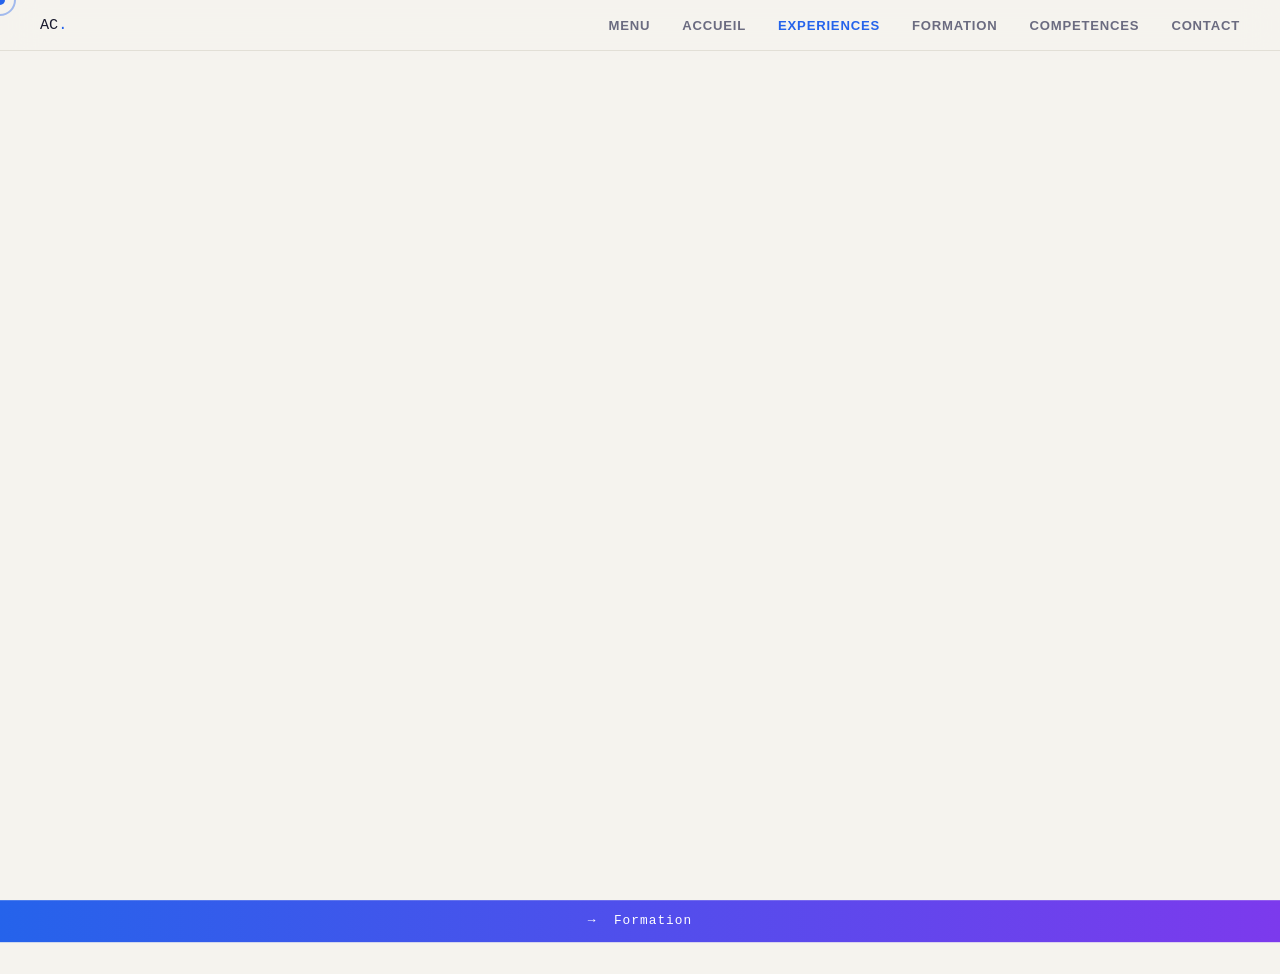
==== accueil.html @ 4da828a2 "Add files via upload" ====
<!DOCTYPE html>
<html lang="fr">
<head>
  <meta charset="UTF-8"/>
  <meta name="viewport" content="width=device-width,initial-scale=1.0"/>
  <title>Alan Cheramy — Accueil</title>
  <link href="https://fonts.googleapis.com/css2?family=DM+Mono:wght@400;500&family=Plus+Jakarta+Sans:wght@400;500;600;700;800&display=swap" rel="stylesheet"/>
  <style>
    :root{--bg:#f5f3ee;--surface:#edeae2;--card:#fff;--blue:#2563eb;--violet:#7c3aed;--orange:#f97316;--green:#059669;--pink:#ec4899;--text:#1a1a2e;--muted:#6b6b80;--border:#e2dfd6;--shadow:0 4px 24px rgba(0,0,0,.07);}
    *,*::before,*::after{box-sizing:border-box;margin:0;padding:0;}
    html{scroll-behavior:smooth;}
    body{background:var(--bg);color:var(--text);font-family:'Plus Jakarta Sans',sans-serif;overflow-x:hidden;cursor:none;}
    .cursor{width:10px;height:10px;background:var(--blue);border-radius:50%;position:fixed;pointer-events:none;z-index:9999;transform:translate(-50%,-50%);transition:width .2s,height .2s,background .2s;}
    .cursor-ring{width:32px;height:32px;border:2px solid var(--blue);border-radius:50%;position:fixed;pointer-events:none;z-index:9998;transform:translate(-50%,-50%);transition:all .15s ease-out;opacity:.4;}
    nav{position:fixed;top:0;left:0;right:0;z-index:100;padding:1rem 2.5rem;display:flex;justify-content:space-between;align-items:center;background:rgba(245,243,238,.92);backdrop-filter:blur(16px);border-bottom:1px solid var(--border);}
    .nav-logo{font-family:'DM Mono',monospace;font-size:.95rem;font-weight:500;color:var(--text);}
    .nav-logo span{color:var(--blue);}
    .nav-links{display:flex;gap:2rem;list-style:none;}
    .nav-links a{font-size:.82rem;font-weight:600;color:var(--muted);text-decoration:none;letter-spacing:.06em;text-transform:uppercase;transition:color .2s;position:relative;}
    .nav-links a::after{content:'';position:absolute;bottom:-4px;left:0;width:0;height:2px;background:var(--blue);transition:width .25s;}
    .nav-links a:hover{color:var(--blue);}
    .nav-links a:hover::after{width:100%;}
    .container{max-width:1080px;margin:0 auto;padding:0 2rem;}
    #hero{min-height:100vh;display:flex;align-items:center;padding-top:80px;}
    .hero-inner{display:grid;grid-template-columns:1fr 1fr;gap:5rem;align-items:center;width:100%;}
    .hero-chip{display:inline-flex;align-items:center;gap:.5rem;background:#dbeafe;color:var(--blue);border:1px solid #bfdbfe;padding:.35rem .9rem;font-family:'DM Mono',monospace;font-size:.72rem;letter-spacing:.1em;text-transform:uppercase;margin-bottom:1.2rem;}
    .hero-chip::before{content:'';width:7px;height:7px;border-radius:50%;background:var(--blue);animation:blink 1.5s infinite;}
    @keyframes blink{0%,100%{opacity:1}50%{opacity:.2}}
    h1{font-size:clamp(3rem,5.5vw,5rem);font-weight:800;line-height:1.02;letter-spacing:-.03em;color:var(--text);}
    h1 em{font-style:normal;background:linear-gradient(120deg,var(--blue),var(--violet));-webkit-background-clip:text;-webkit-text-fill-color:transparent;}
    .hero-sub{margin-top:1.4rem;font-size:1rem;color:var(--muted);line-height:1.8;max-width:420px;}
    .hero-cta{margin-top:2.5rem;display:flex;gap:1rem;flex-wrap:wrap;}
    .btn{display:inline-flex;align-items:center;gap:.5rem;padding:.75rem 1.6rem;font-size:.82rem;font-weight:700;letter-spacing:.06em;text-transform:uppercase;text-decoration:none;border:none;cursor:none;transition:all .25s;font-family:'DM Mono',monospace;}
    .btn-primary{background:var(--blue);color:#fff;}
    .btn-primary:hover{background:var(--violet);transform:translateY(-2px);box-shadow:0 8px 20px rgba(37,99,235,.3);}
    .btn-ghost{background:transparent;color:var(--text);border:1.5px solid var(--border);}
    .btn-ghost:hover{border-color:var(--blue);color:var(--blue);transform:translateY(-2px);}
    .hero-card{background:var(--card);border:1px solid var(--border);box-shadow:var(--shadow);padding:2.5rem;}
    .hero-card-header{display:flex;align-items:center;gap:1.2rem;margin-bottom:2rem;padding-bottom:1.5rem;border-bottom:1px solid var(--border);}
    .avatar{width:72px;height:72px;background:linear-gradient(135deg,var(--blue),var(--violet));border-radius:50%;display:flex;align-items:center;justify-content:center;font-size:1.6rem;font-weight:800;color:#fff;flex-shrink:0;}
    .hero-card-name{font-size:1.2rem;font-weight:800;color:var(--text);}
    .hero-card-role{font-family:'DM Mono',monospace;font-size:.72rem;color:var(--blue);margin-top:.2rem;}
    .hero-card-info{display:flex;flex-direction:column;gap:.7rem;}
    .info-row{display:flex;align-items:center;gap:.75rem;font-size:.85rem;color:var(--muted);}
    .hero-card-tags{margin-top:1.5rem;padding-top:1.5rem;border-top:1px solid var(--border);display:flex;flex-wrap:wrap;gap:.5rem;}
    .chip{font-family:'DM Mono',monospace;font-size:.68rem;padding:.3rem .7rem;background:var(--surface);border:1px solid var(--border);color:var(--text);}
    .chip.b{background:#eff6ff;border-color:#bfdbfe;color:var(--blue);}
    .chip.v{background:#f5f3ff;border-color:#ddd6fe;color:var(--violet);}
    .chip.o{background:#fff7ed;border-color:#fed7aa;color:var(--orange);}
    section{padding:5rem 0;}
    .section-label{font-family:'DM Mono',monospace;font-size:.68rem;color:var(--blue);letter-spacing:.18em;text-transform:uppercase;margin-bottom:.6rem;}
    h2{font-size:clamp(1.8rem,3.5vw,2.6rem);font-weight:800;letter-spacing:-.02em;color:var(--text);}
    h2 span{color:var(--blue);}
    .section-header{margin-bottom:3rem;}
    .divider{height:1px;background:var(--border);margin:0 2rem;}
    .cv-block{background:var(--card);border:1px solid var(--border);box-shadow:var(--shadow);margin-bottom:1.5rem;overflow:hidden;}
    .cv-block-header{padding:1.2rem 2rem;border-bottom:1px solid var(--border);display:flex;align-items:center;gap:1rem;background:var(--surface);}
    .cv-block-icon{width:38px;height:38px;border-radius:8px;display:flex;align-items:center;justify-content:center;font-size:1rem;flex-shrink:0;}
    .ib{background:#dbeafe;}.iv{background:#ede9fe;}.ig{background:#d1fae5;}.ip{background:#fce7f3;}
    .cv-block-title{font-size:1rem;font-weight:700;color:var(--text);}
    .cv-block-sub{font-family:'DM Mono',monospace;font-size:.7rem;color:var(--muted);margin-top:.2rem;}
    .cv-block-body{padding:2rem;}
    .exp-item{padding:1.5rem 0;border-bottom:1px solid var(--border);display:grid;grid-template-columns:190px 1fr;gap:1.5rem;}
    .exp-item:last-child{border-bottom:none;padding-bottom:0;}
    .exp-item:first-child{padding-top:0;}
    .exp-date{font-family:'DM Mono',monospace;font-size:.72rem;color:var(--muted);line-height:1.7;padding-top:.2rem;}
    .exp-date strong{display:block;color:var(--blue);font-size:.78rem;margin-bottom:.2rem;}
    .exp-title{font-size:1rem;font-weight:700;color:var(--text);}
    .exp-company{font-size:.88rem;color:var(--blue);font-weight:600;margin-top:.15rem;}
    .exp-desc{margin-top:.7rem;font-size:.88rem;color:var(--muted);line-height:1.7;}
    .exp-desc li{margin-left:1rem;margin-bottom:.2rem;}
    .edu-item{padding:1.5rem 0;border-bottom:1px solid var(--border);display:grid;grid-template-columns:190px 1fr;gap:1.5rem;}
    .edu-item:last-child{border-bottom:none;padding-bottom:0;}
    .edu-item:first-child{padding-top:0;}
    .edu-date{font-family:'DM Mono',monospace;font-size:.72rem;color:var(--muted);padding-top:.2rem;}
    .edu-date strong{display:block;color:var(--violet);font-size:.78rem;margin-bottom:.2rem;}
    .edu-logo-row{display:flex;align-items:center;gap:1.2rem;}
    .edu-logo{flex-shrink:0;filter:drop-shadow(0 2px 6px rgba(0,0,0,.12));transition:transform .2s;}
    .edu-logo:hover{transform:scale(1.06);}
    .edu-title{font-size:1rem;font-weight:700;color:var(--text);}
    .edu-school{font-size:.85rem;color:var(--muted);margin-top:.3rem;}
    .edu-badge{display:inline-block;margin-top:.6rem;font-family:'DM Mono',monospace;font-size:.68rem;padding:.25rem .6rem;background:#f5f3ff;border:1px solid #ddd6fe;color:var(--violet);}
    .edu-badge.g{background:#f0fdf4;border-color:#bbf7d0;color:var(--green);}
    .skills-wrap{display:grid;grid-template-columns:repeat(auto-fill,minmax(260px,1fr));gap:1rem;}
    .skill-group{padding:1.4rem;border:1px solid var(--border);background:var(--surface);}
    .skill-group-title{font-size:.78rem;font-weight:700;letter-spacing:.08em;text-transform:uppercase;color:var(--text);margin-bottom:1rem;display:flex;align-items:center;gap:.5rem;}
    .dot{width:8px;height:8px;border-radius:50%;background:var(--blue);flex-shrink:0;}
    .dot.v{background:var(--violet);}.dot.o{background:var(--orange);}.dot.g{background:var(--green);}
    .skill-tags-wrap{display:flex;flex-wrap:wrap;gap:.4rem;}
    .stag{font-family:'DM Mono',monospace;font-size:.7rem;padding:.25rem .65rem;background:#fff;border:1px solid var(--border);color:var(--text);transition:all .2s;}
    .stag:hover{border-color:var(--blue);color:var(--blue);}
    .soft-wrap{display:flex;flex-wrap:wrap;gap:.8rem;}
    .soft-item{display:flex;align-items:center;gap:.6rem;padding:.6rem 1.1rem;border:1px solid var(--border);background:var(--surface);font-size:.88rem;font-weight:600;transition:all .2s;}
    .soft-item:hover{border-color:var(--blue);background:#eff6ff;color:var(--blue);}
    .interest-wrap{display:grid;grid-template-columns:repeat(4,1fr);gap:1rem;}
    .interest-item{padding:1.5rem 1rem;text-align:center;border:1px solid var(--border);background:var(--surface);transition:all .25s;}
    .interest-item:hover{border-color:var(--orange);background:#fff;transform:translateY(-3px);box-shadow:var(--shadow);}
    .interest-icon{font-size:2rem;margin-bottom:.6rem;}
    .interest-label{font-size:.88rem;font-weight:700;color:var(--text);}
    .interest-sub{font-family:'DM Mono',monospace;font-size:.65rem;color:var(--muted);margin-top:.3rem;}
    .project-banner{background:linear-gradient(120deg,var(--blue),var(--violet));padding:1.8rem 2rem;display:flex;align-items:center;justify-content:space-between;gap:1rem;flex-wrap:wrap;margin-bottom:1.5rem;}
    .project-banner-text{color:#fff;}
    .project-banner-text h3{font-size:1.05rem;font-weight:700;margin-bottom:.3rem;}
    .project-banner-text p{font-size:.88rem;opacity:.85;}
    .project-banner-badge{font-family:'DM Mono',monospace;font-size:.72rem;padding:.5rem 1.2rem;background:rgba(255,255,255,.2);border:1px solid rgba(255,255,255,.4);color:#fff;white-space:nowrap;}
    #contact{background:linear-gradient(135deg,#eff6ff 0%,#f5f3ff 100%);padding:5rem 0;}
    .contact-grid{display:grid;grid-template-columns:1fr 1fr;gap:4rem;align-items:center;}
    .contact-intro p{font-size:1.05rem;color:var(--muted);line-height:1.85;margin-bottom:1rem;}
    .contact-intro p strong{color:var(--text);}
    .contact-cards{display:flex;flex-direction:column;gap:1rem;}
    .contact-card{display:flex;align-items:center;gap:1.2rem;padding:1.2rem 1.5rem;background:var(--card);border:1px solid var(--border);text-decoration:none;color:var(--text);box-shadow:var(--shadow);transition:all .25s;position:relative;overflow:hidden;}
    .contact-card::before{content:'';position:absolute;left:0;top:0;bottom:0;width:3px;background:var(--blue);transform:scaleY(0);transition:transform .25s;}
    .contact-card:hover{transform:translateX(6px);border-color:var(--blue);box-shadow:0 8px 30px rgba(37,99,235,.12);}
    .contact-card:hover::before{transform:scaleY(1);}
    .contact-card-icon{width:44px;height:44px;border-radius:10px;display:flex;align-items:center;justify-content:center;font-size:1.1rem;font-weight:800;flex-shrink:0;}
    .contact-card-body{flex:1;}
    .contact-card-label{font-family:'DM Mono',monospace;font-size:.68rem;color:var(--muted);letter-spacing:.1em;text-transform:uppercase;margin-bottom:.2rem;}
    .contact-card-value{font-size:.95rem;font-weight:600;color:var(--text);}
    .contact-card-arrow{font-size:1.2rem;color:var(--muted);transition:all .25s;}
    .contact-card:hover .contact-card-arrow{color:var(--blue);transform:translateX(4px);}
    footer{padding:1.8rem 2rem;text-align:center;font-family:'DM Mono',monospace;font-size:.72rem;color:var(--muted);border-top:1px solid var(--border);}
    footer span{color:var(--blue);}
    .reveal{opacity:0;transform:translateY(24px);transition:opacity .65s,transform .65s;}
    .reveal.visible{opacity:1;transform:translateY(0);}
    @media(max-width:768px){.hero-inner{grid-template-columns:1fr;}.exp-item,.edu-item{grid-template-columns:1fr;gap:.5rem;}.interest-wrap{grid-template-columns:repeat(2,1fr);}.contact-grid{grid-template-columns:1fr;gap:2rem;}.nav-links{display:none;}}
  </style>
</head>
<body>
<div class="cursor" id="cursor"></div>
<div class="cursor-ring" id="cursor-ring"></div>
<nav><div class="nav-logo">AC<span>.</span></div><ul class="nav-links"><li><a href="index.html" >Menu</a></li>
<li><a href="accueil.html" style="color:var(--blue);">Accueil</a></li>
<li><a href="experience.html" >Experiences</a></li>
<li><a href="education.html" >Formation</a></li>
<li><a href="skills.html" >Competences</a></li>
<li><a href="contact.html" >Contact</a></li>
</ul></nav>
<section id="hero">
  <div class="container">
    <div class="hero-inner">
      <div>
        <div class="hero-chip">Disponible · Stage &amp; Alternance</div>
        <h1>Alan<br><em>Cheramy</em></h1>
        <p class="hero-sub">Etudiant en <strong>BTS SIO SISR</strong>, passionne d'informatique depuis toujours. Specialise en <strong>reseaux, infrastructure et systemes</strong>.</p>
        <div class="hero-cta">
          <a href="contact.html" class="btn btn-primary">Me contacter</a>
          <a href="experience.html" class="btn btn-ghost">Voir mon parcours</a>
        </div>
      </div>
      <div class="reveal">
        <div class="hero-card">
          <div class="hero-card-header">
            <div class="avatar">AC</div>
            <div>
              <div class="hero-card-name">Alan Cheramy</div>
              <div class="hero-card-role">Technicien Reseaux &amp; Systemes · 21 ans</div>
            </div>
          </div>
          <div class="hero-card-info">
            <div class="info-row"><span>📍</span>Nogent-le-Rotrou / Chartres</div>
            <div class="info-row"><span>✉️</span>alancheramy55@gmail.com</div>
            <div class="info-row"><span>📞</span>07 84 94 68 96</div>
            <div class="info-row"><span>🎓</span>BTS SIO SISR — Lycee Fulbert, Chartres</div>
            <div class="info-row"><span>🌐</span>Anglais niveau A1</div>
          </div>
          <div class="hero-card-tags">
            <span class="chip b">Reseaux</span>
            <span class="chip v">Virtualisation</span>
            <span class="chip o">Sysadmin</span>
            <span class="chip b">Proxmox</span>
            <span class="chip v">ADDS / GPO</span>
            <span class="chip o">Firewall</span>
          </div>
        </div>
      </div>
    </div>
  </div>
</section>
<footer><p>Portfolio de <span>Alan Cheramy</span> · 2026</p></footer>

<div id="next-bar" style="position:fixed;bottom:0;left:0;right:0;background:linear-gradient(90deg,var(--blue),var(--violet));color:#fff;text-align:center;padding:.85rem;font-family:'DM Mono',monospace;font-size:.8rem;letter-spacing:.08em;transform:translateY(100%);transition:transform .35s ease;z-index:500;">
  &#8594;&nbsp;&nbsp;Experiences
</div>
<style>#next-bar.show{transform:translateY(0);}</style>
<script>
  const cursor=document.getElementById('cursor'),ring=document.getElementById('cursor-ring');
  let mx=0,my=0,rx=0,ry=0;
  document.addEventListener('mousemove',e=>{mx=e.clientX;my=e.clientY;});
  (function a(){cursor.style.left=mx+'px';cursor.style.top=my+'px';rx+=(mx-rx)*.12;ry+=(my-ry)*.12;ring.style.left=rx+'px';ring.style.top=ry+'px';requestAnimationFrame(a);})();
  document.querySelectorAll('a,button,.cv-block,.skill-group,.interest-item,.soft-item,.nav-card').forEach(el=>{
    el.addEventListener('mouseenter',()=>{cursor.style.width='18px';cursor.style.height='18px';cursor.style.background='#7c3aed';ring.style.borderColor='#7c3aed';ring.style.width='44px';ring.style.height='44px';});
    el.addEventListener('mouseleave',()=>{cursor.style.width='10px';cursor.style.height='10px';cursor.style.background='#2563eb';ring.style.borderColor='#2563eb';ring.style.width='32px';ring.style.height='32px';});
  });
  const obs=new IntersectionObserver(e=>{e.forEach(x=>{if(x.isIntersecting)x.target.classList.add('visible');});},{threshold:.08});
  document.querySelectorAll('.reveal').forEach(r=>obs.observe(r));
  let gone=false;
  window.addEventListener('scroll',()=>{
    const atBottom=window.scrollY+window.innerHeight>=document.documentElement.scrollHeight-5;
    if(!gone && atBottom){
      gone=true;
      document.getElementById('next-bar').classList.add('show');
      setTimeout(()=>window.location.href='experience.html',700);
    }
  });
</script>
</body>
</html>
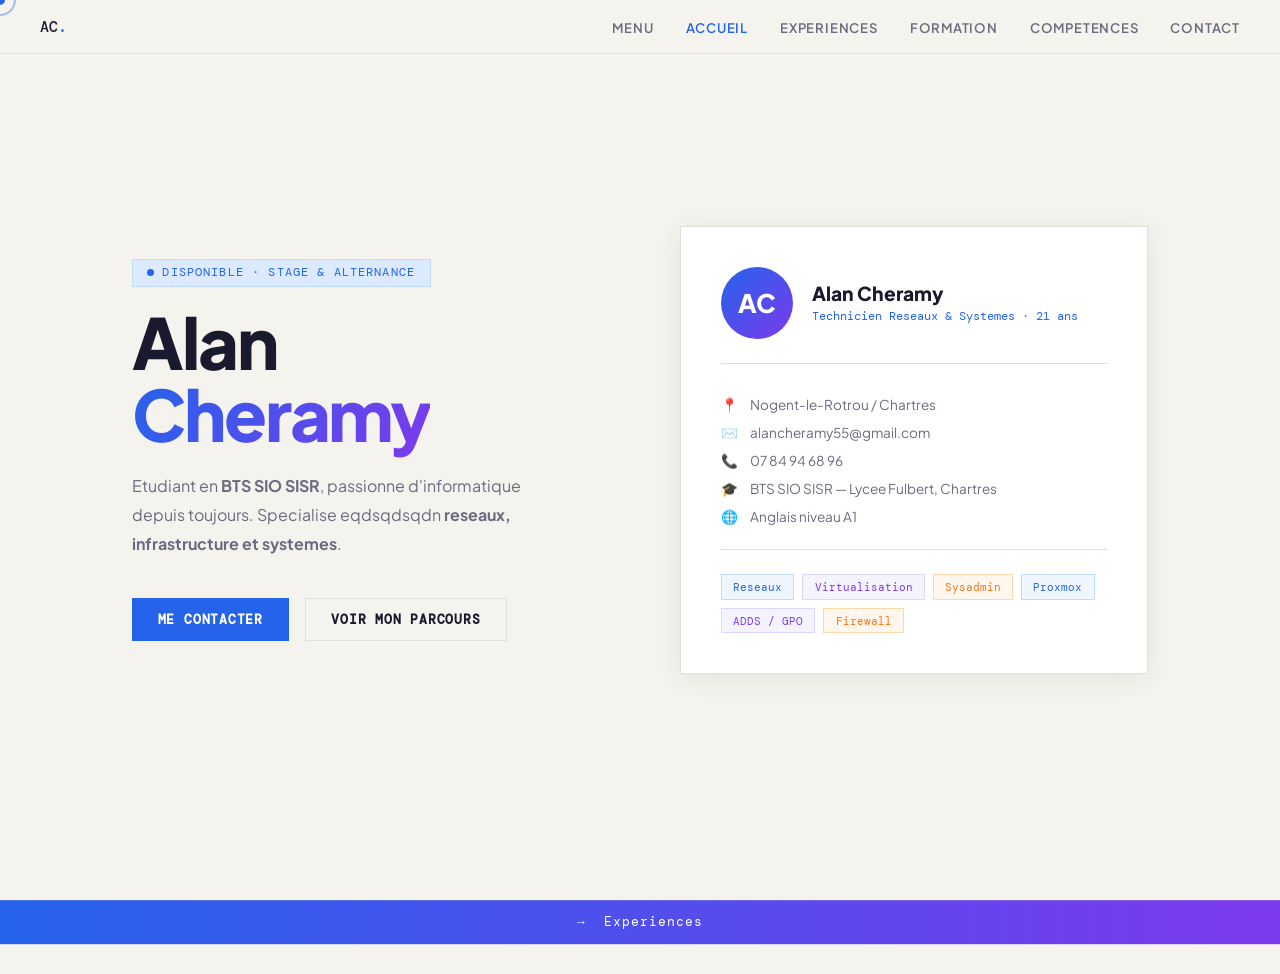
==== commit 7ad93956: "Update accueil.html" ====
--- a/accueil.html
+++ b/accueil.html
@@ -141,7 +141,7 @@
       <div>
         <div class="hero-chip">Disponible · Stage &amp; Alternance</div>
         <h1>Alan<br><em>Cheramy</em></h1>
-        <p class="hero-sub">Etudiant en <strong>BTS SIO SISR</strong>, passionne d'informatique depuis toujours. Specialise en <strong>reseaux, infrastructure et systemes</strong>.</p>
+        <p class="hero-sub">Etudiant en <strong>BTS SIO SISR</strong>, passionne d'informatique depuis toujours. Specialise eqdsqdsqdn <strong>reseaux, infrastructure et systemes</strong>.</p>
         <div class="hero-cta">
           <a href="contact.html" class="btn btn-primary">Me contacter</a>
           <a href="experience.html" class="btn btn-ghost">Voir mon parcours</a>
@@ -204,4 +204,4 @@
   });
 </script>
 </body>
-</html>+</html>
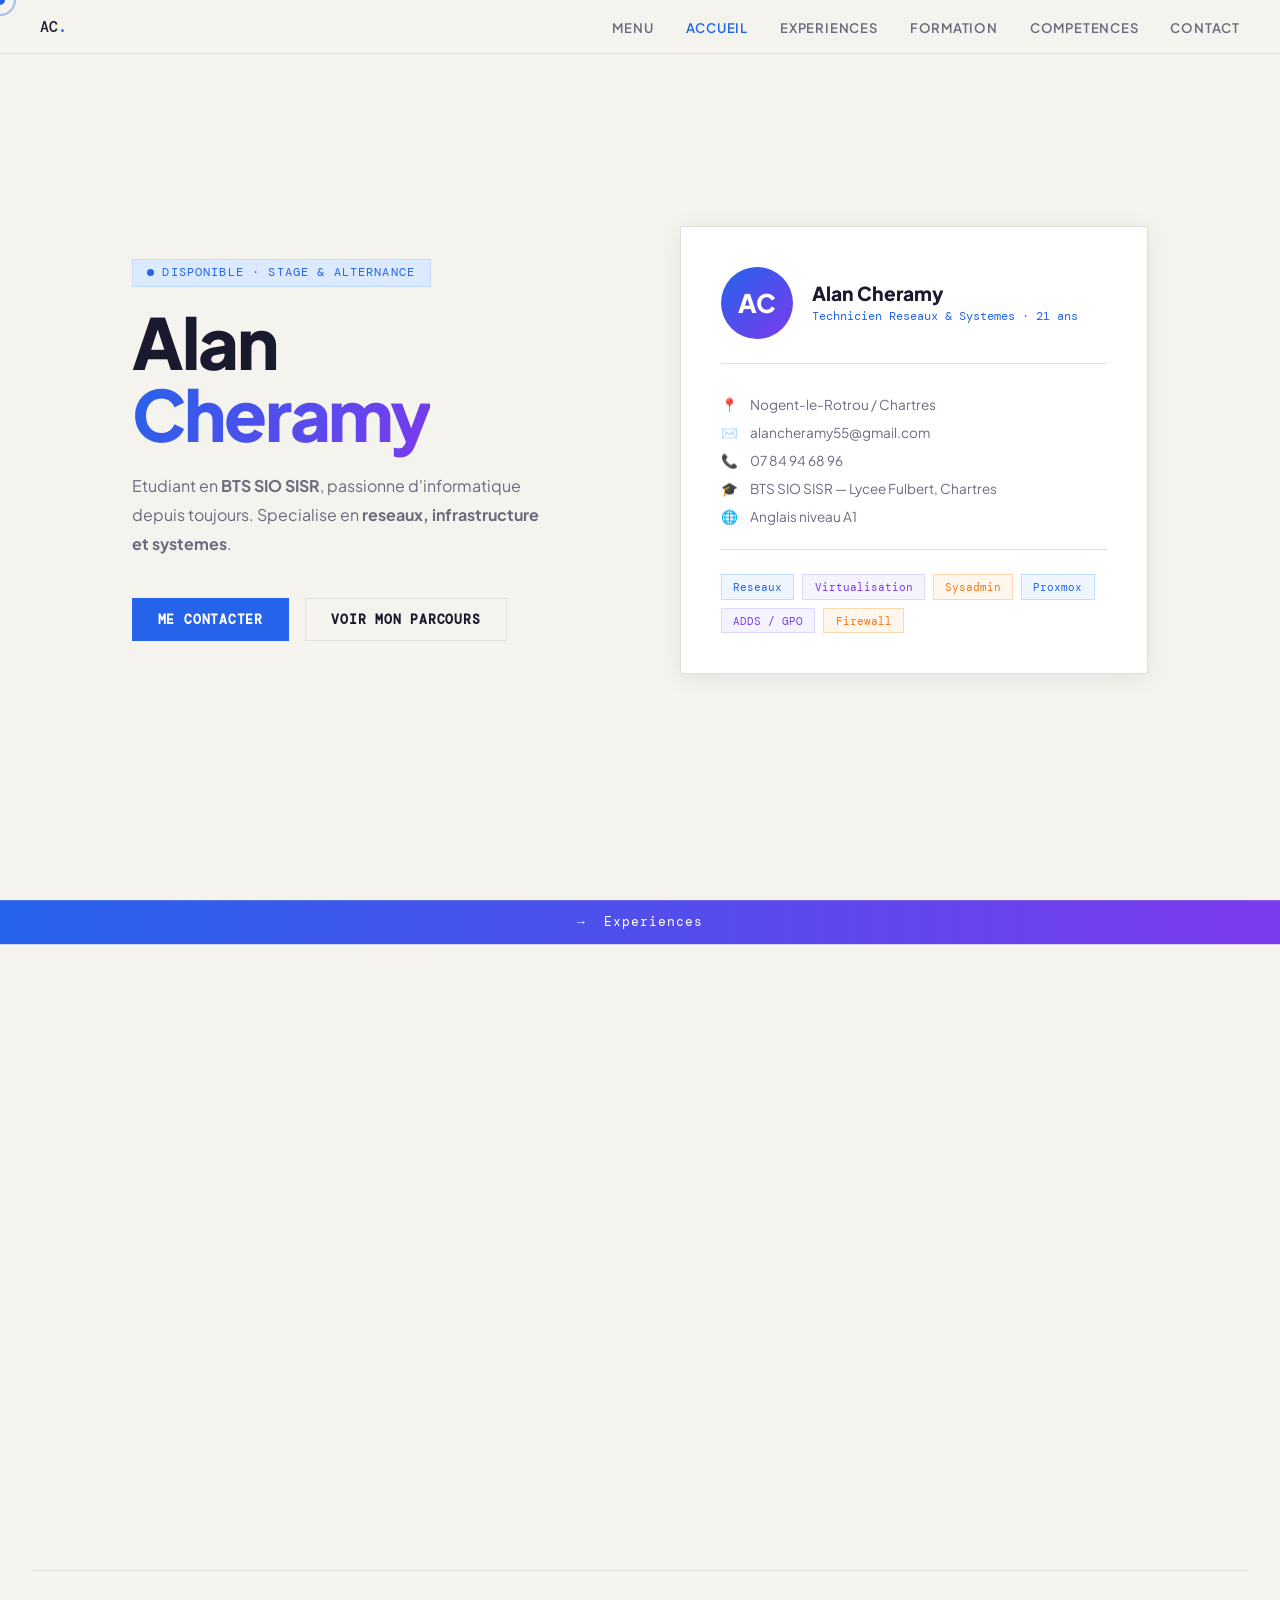
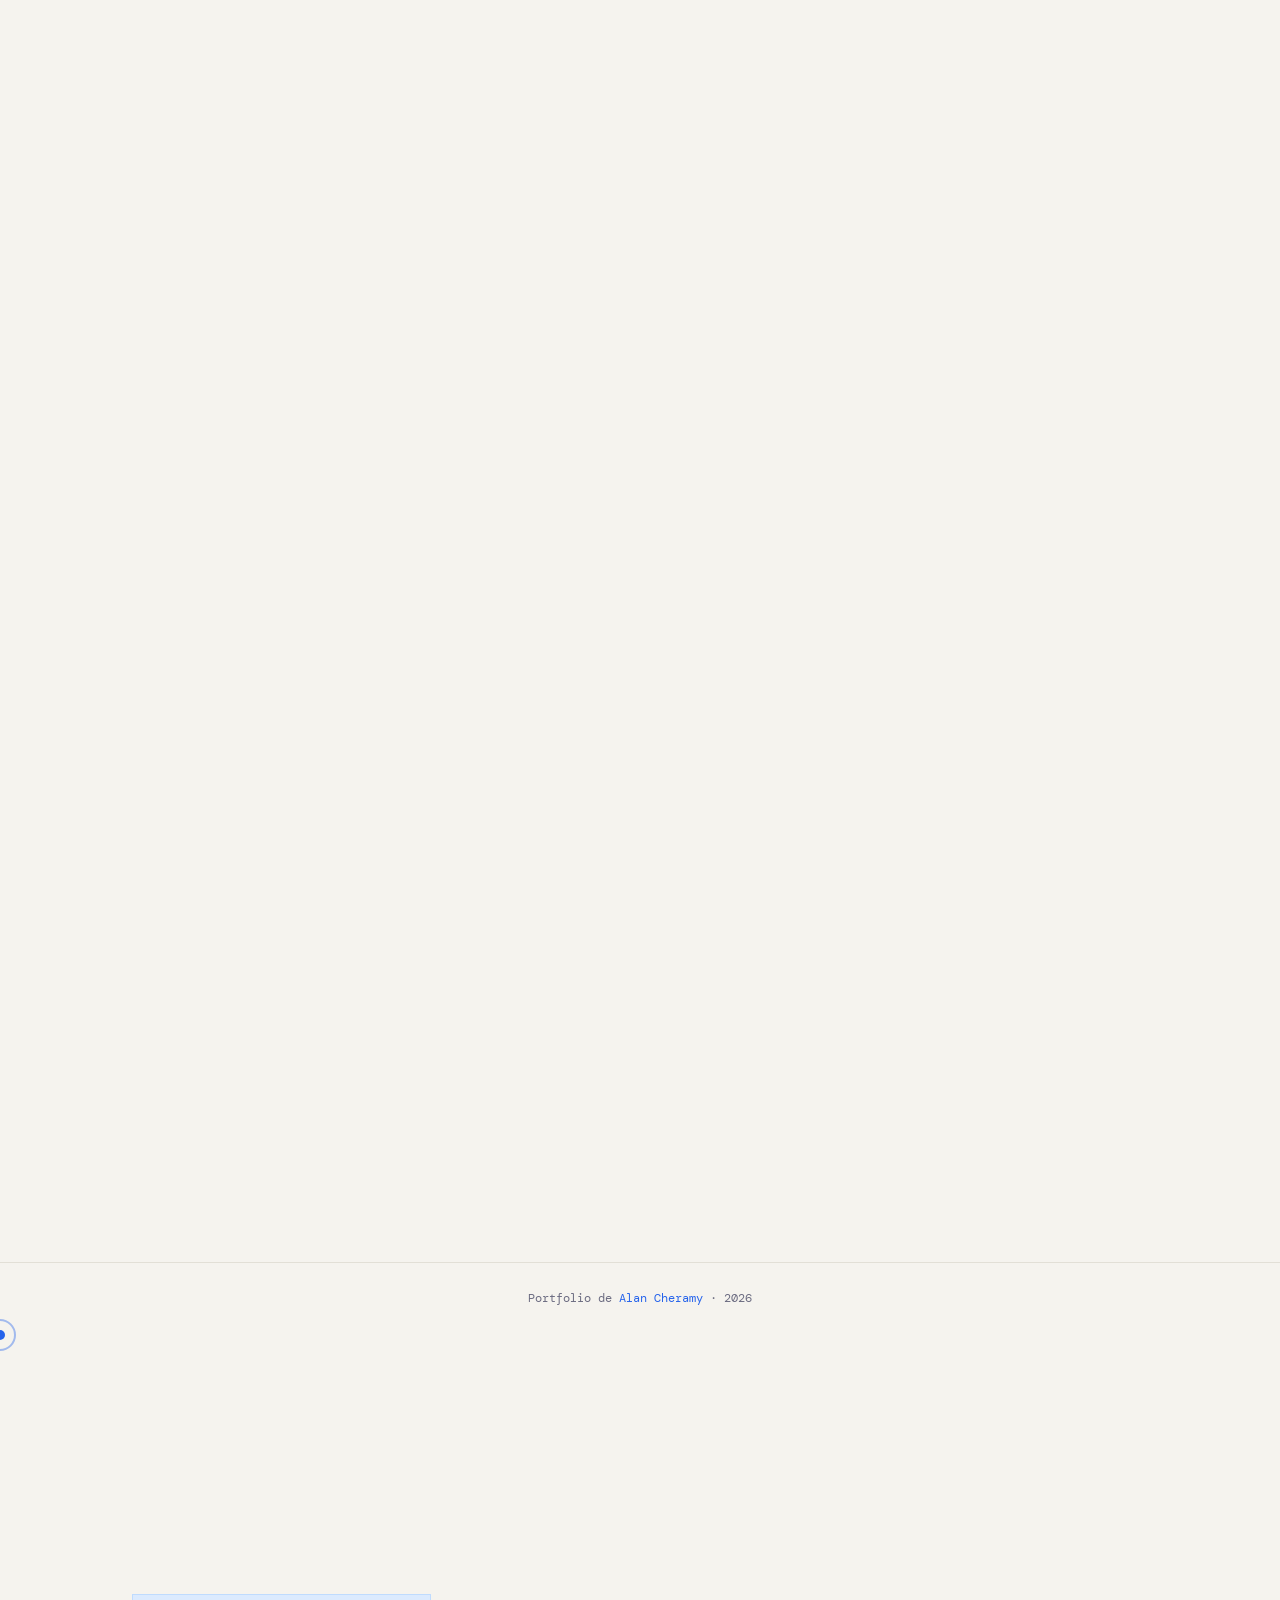
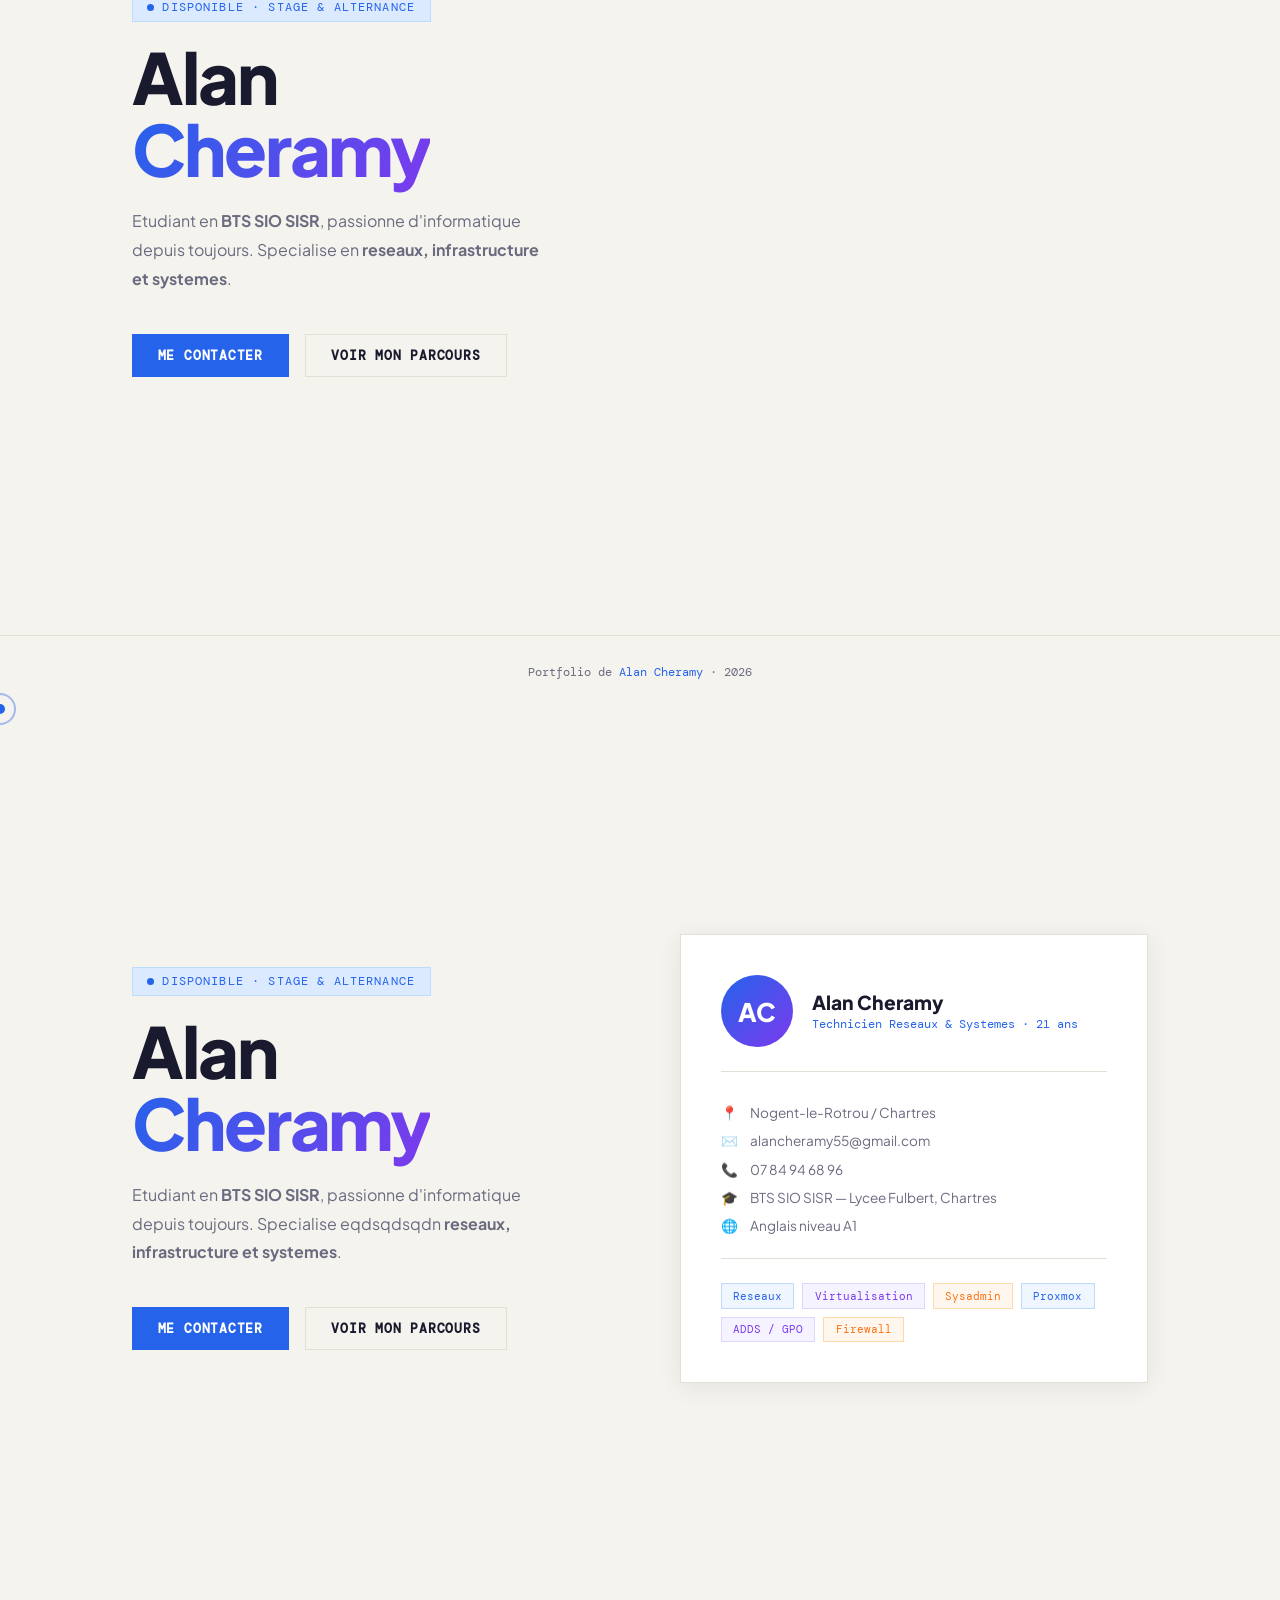
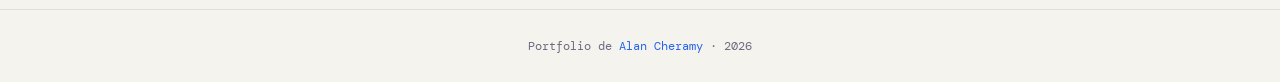
==== commit fa361a87: "Update accueil.html" ====
--- a/accueil.html
+++ b/accueil.html
@@ -1,4 +1,524 @@
 <!DOCTYPE html>
+<html lang="fr">
+<head>
+  <meta charset="UTF-8"/>
+  <meta name="viewport" content="width=device-width,initial-scale=1.0"/>
+  <title>Alan Cheramy — Accueil</title>
+  <link href="https://fonts.googleapis.com/css2?family=DM+Mono:wght@400;500&family=Plus+Jakarta+Sans:wght@400;500;600;700;800&display=swap" rel="stylesheet"/>
+  <style>
+    :root{--bg:#f5f3ee;--surface:#edeae2;--card:#fff;--blue:#2563eb;--violet:#7c3aed;--orange:#f97316;--green:#059669;--pink:#ec4899;--text:#1a1a2e;--muted:#6b6b80;--border:#e2dfd6;--shadow:0 4px 24px rgba(0,0,0,.07);}
+    *,*::before,*::after{box-sizing:border-box;margin:0;padding:0;}
+    html{scroll-behavior:smooth;}
+    body{background:var(--bg);color:var(--text);font-family:'Plus Jakarta Sans',sans-serif;overflow-x:hidden;cursor:none;}
+    .cursor{width:10px;height:10px;background:var(--blue);border-radius:50%;position:fixed;pointer-events:none;z-index:9999;transform:translate(-50%,-50%);transition:width .2s,height .2s,background .2s;}
+    .cursor-ring{width:32px;height:32px;border:2px solid var(--blue);border-radius:50%;position:fixed;pointer-events:none;z-index:9998;transform:translate(-50%,-50%);transition:all .15s ease-out;opacity:.4;}
+    nav{position:fixed;top:0;left:0;right:0;z-index:100;padding:1rem 2.5rem;display:flex;justify-content:space-between;align-items:center;background:rgba(245,243,238,.92);backdrop-filter:blur(16px);border-bottom:1px solid var(--border);}
+    .nav-logo{font-family:'DM Mono',monospace;font-size:.95rem;font-weight:500;color:var(--text);}
+    .nav-logo span{color:var(--blue);}
+    .nav-links{display:flex;gap:2rem;list-style:none;}
+    .nav-links a{font-size:.82rem;font-weight:600;color:var(--muted);text-decoration:none;letter-spacing:.06em;text-transform:uppercase;transition:color .2s;position:relative;}
+    .nav-links a::after{content:'';position:absolute;bottom:-4px;left:0;width:0;height:2px;background:var(--blue);transition:width .25s;}
+    .nav-links a:hover{color:var(--blue);}
+    .nav-links a:hover::after{width:100%;}
+    .container{max-width:1080px;margin:0 auto;padding:0 2rem;}
+    #hero{min-height:100vh;display:flex;align-items:center;padding-top:80px;}
+    .hero-inner{display:grid;grid-template-columns:1fr 1fr;gap:5rem;align-items:center;width:100%;}
+    .hero-chip{display:inline-flex;align-items:center;gap:.5rem;background:#dbeafe;color:var(--blue);border:1px solid #bfdbfe;padding:.35rem .9rem;font-family:'DM Mono',monospace;font-size:.72rem;letter-spacing:.1em;text-transform:uppercase;margin-bottom:1.2rem;}
+    .hero-chip::before{content:'';width:7px;height:7px;border-radius:50%;background:var(--blue);animation:blink 1.5s infinite;}
+    @keyframes blink{0%,100%{opacity:1}50%{opacity:.2}}
+    h1{font-size:clamp(3rem,5.5vw,5rem);font-weight:800;line-height:1.02;letter-spacing:-.03em;color:var(--text);}
+    h1 em{font-style:normal;background:linear-gradient(120deg,var(--blue),var(--violet));-webkit-background-clip:text;-webkit-text-fill-color:transparent;}
+    .hero-sub{margin-top:1.4rem;font-size:1rem;color:var(--muted);line-height:1.8;max-width:420px;}
+    .hero-cta{margin-top:2.5rem;display:flex;gap:1rem;flex-wrap:wrap;}
+    .btn{display:inline-flex;align-items:center;gap:.5rem;padding:.75rem 1.6rem;font-size:.82rem;font-weight:700;letter-spacing:.06em;text-transform:uppercase;text-decoration:none;border:none;cursor:none;transition:all .25s;font-family:'DM Mono',monospace;}
+    .btn-primary{background:var(--blue);color:#fff;}
+    .btn-primary:hover{background:var(--violet);transform:translateY(-2px);box-shadow:0 8px 20px rgba(37,99,235,.3);}
+    .btn-ghost{background:transparent;color:var(--text);border:1.5px solid var(--border);}
+    .btn-ghost:hover{border-color:var(--blue);color:var(--blue);transform:translateY(-2px);}
+    .hero-card{background:var(--card);border:1px solid var(--border);box-shadow:var(--shadow);padding:2.5rem;}
+    .hero-card-header{display:flex;align-items:center;gap:1.2rem;margin-bottom:2rem;padding-bottom:1.5rem;border-bottom:1px solid var(--border);}
+    .avatar{width:72px;height:72px;background:linear-gradient(135deg,var(--blue),var(--violet));border-radius:50%;display:flex;align-items:center;justify-content:center;font-size:1.6rem;font-weight:800;color:#fff;flex-shrink:0;}
+    .hero-card-name{font-size:1.2rem;font-weight:800;color:var(--text);}
+    .hero-card-role{font-family:'DM Mono',monospace;font-size:.72rem;color:var(--blue);margin-top:.2rem;}
+    .hero-card-info{display:flex;flex-direction:column;gap:.7rem;}
+    .info-row{display:flex;align-items:center;gap:.75rem;font-size:.85rem;color:var(--muted);}
+    .hero-card-tags{margin-top:1.5rem;padding-top:1.5rem;border-top:1px solid var(--border);display:flex;flex-wrap:wrap;gap:.5rem;}
+    .chip{font-family:'DM Mono',monospace;font-size:.68rem;padding:.3rem .7rem;background:var(--surface);border:1px solid var(--border);color:var(--text);}
+    .chip.b{background:#eff6ff;border-color:#bfdbfe;color:var(--blue);}
+    .chip.v{background:#f5f3ff;border-color:#ddd6fe;color:var(--violet);}
+    .chip.o{background:#fff7ed;border-color:#fed7aa;color:var(--orange);}
+    section{padding:5rem 0;}
+    .section-label{font-family:'DM Mono',monospace;font-size:.68rem;color:var(--blue);letter-spacing:.18em;text-transform:uppercase;margin-bottom:.6rem;}
+    h2{font-size:clamp(1.8rem,3.5vw,2.6rem);font-weight:800;letter-spacing:-.02em;color:var(--text);}
+    h2 span{color:var(--blue);}
+    .section-header{margin-bottom:3rem;}
+    .divider{height:1px;background:var(--border);margin:0 2rem;}
+    .cv-block{background:var(--card);border:1px solid var(--border);box-shadow:var(--shadow);margin-bottom:1.5rem;overflow:hidden;}
+    .cv-block-header{padding:1.2rem 2rem;border-bottom:1px solid var(--border);display:flex;align-items:center;gap:1rem;background:var(--surface);}
+    .cv-block-icon{width:38px;height:38px;border-radius:8px;display:flex;align-items:center;justify-content:center;font-size:1rem;flex-shrink:0;}
+    .ib{background:#dbeafe;}.iv{background:#ede9fe;}.ig{background:#d1fae5;}.ip{background:#fce7f3;}
+    .cv-block-title{font-size:1rem;font-weight:700;color:var(--text);}
+    .cv-block-sub{font-family:'DM Mono',monospace;font-size:.7rem;color:var(--muted);margin-top:.2rem;}
+    .cv-block-body{padding:2rem;}
+    .exp-item{padding:1.5rem 0;border-bottom:1px solid var(--border);display:grid;grid-template-columns:190px 1fr;gap:1.5rem;}
+    .exp-item:last-child{border-bottom:none;padding-bottom:0;}
+    .exp-item:first-child{padding-top:0;}
+    .exp-date{font-family:'DM Mono',monospace;font-size:.72rem;color:var(--muted);line-height:1.7;padding-top:.2rem;}
+    .exp-date strong{display:block;color:var(--blue);font-size:.78rem;margin-bottom:.2rem;}
+    .exp-title{font-size:1rem;font-weight:700;color:var(--text);}
+    .exp-company{font-size:.88rem;color:var(--blue);font-weight:600;margin-top:.15rem;}
+    .exp-desc{margin-top:.7rem;font-size:.88rem;color:var(--muted);line-height:1.7;}
+    .exp-desc li{margin-left:1rem;margin-bottom:.2rem;}
+    .edu-item{padding:1.5rem 0;border-bottom:1px solid var(--border);display:grid;grid-template-columns:190px 1fr;gap:1.5rem;}
+    .edu-item:last-child{border-bottom:none;padding-bottom:0;}
+    .edu-item:first-child{padding-top:0;}
+    .edu-date{font-family:'DM Mono',monospace;font-size:.72rem;color:var(--muted);padding-top:.2rem;}
+    .edu-date strong{display:block;color:var(--violet);font-size:.78rem;margin-bottom:.2rem;}
+    .edu-logo-row{display:flex;align-items:center;gap:1.2rem;}
+    .edu-logo{flex-shrink:0;filter:drop-shadow(0 2px 6px rgba(0,0,0,.12));transition:transform .2s;}
+    .edu-logo:hover{transform:scale(1.06);}
+    .edu-title{font-size:1rem;font-weight:700;color:var(--text);}
+    .edu-school{font-size:.85rem;color:var(--muted);margin-top:.3rem;}
+    .edu-badge{display:inline-block;margin-top:.6rem;font-family:'DM Mono',monospace;font-size:.68rem;padding:.25rem .6rem;background:#f5f3ff;border:1px solid #ddd6fe;color:var(--violet);}
+    .edu-badge.g{background:#f0fdf4;border-color:#bbf7d0;color:var(--green);}
+    .skills-wrap{display:grid;grid-template-columns:repeat(auto-fill,minmax(260px,1fr));gap:1rem;}
+    .skill-group{padding:1.4rem;border:1px solid var(--border);background:var(--surface);}
+    .skill-group-title{font-size:.78rem;font-weight:700;letter-spacing:.08em;text-transform:uppercase;color:var(--text);margin-bottom:1rem;display:flex;align-items:center;gap:.5rem;}
+    .dot{width:8px;height:8px;border-radius:50%;background:var(--blue);flex-shrink:0;}
+    .dot.v{background:var(--violet);}.dot.o{background:var(--orange);}.dot.g{background:var(--green);}
+    .skill-tags-wrap{display:flex;flex-wrap:wrap;gap:.4rem;}
+    .stag{font-family:'DM Mono',monospace;font-size:.7rem;padding:.25rem .65rem;background:#fff;border:1px solid var(--border);color:var(--text);transition:all .2s;}
+    .stag:hover{border-color:var(--blue);color:var(--blue);}
+    .soft-wrap{display:flex;flex-wrap:wrap;gap:.8rem;}
+    .soft-item{display:flex;align-items:center;gap:.6rem;padding:.6rem 1.1rem;border:1px solid var(--border);background:var(--surface);font-size:.88rem;font-weight:600;transition:all .2s;}
+    .soft-item:hover{border-color:var(--blue);background:#eff6ff;color:var(--blue);}
+    .interest-wrap{display:grid;grid-template-columns:repeat(4,1fr);gap:1rem;}
+    .interest-item{padding:1.5rem 1rem;text-align:center;border:1px solid var(--border);background:var(--surface);transition:all .25s;}
+    .interest-item:hover{border-color:var(--orange);background:#fff;transform:translateY(-3px);box-shadow:var(--shadow);}
+    .interest-icon{font-size:2rem;margin-bottom:.6rem;}
+    .interest-label{font-size:.88rem;font-weight:700;color:var(--text);}
+    .interest-sub{font-family:'DM Mono',monospace;font-size:.65rem;color:var(--muted);margin-top:.3rem;}
+    .project-banner{background:linear-gradient(120deg,var(--blue),var(--violet));padding:1.8rem 2rem;display:flex;align-items:center;justify-content:space-between;gap:1rem;flex-wrap:wrap;margin-bottom:1.5rem;}
+    .project-banner-text{color:#fff;}
+    .project-banner-text h3{font-size:1.05rem;font-weight:700;margin-bottom:.3rem;}
+    .project-banner-text p{font-size:.88rem;opacity:.85;}
+    .project-banner-badge{font-family:'DM Mono',monospace;font-size:.72rem;padding:.5rem 1.2rem;background:rgba(255,255,255,.2);border:1px solid rgba(255,255,255,.4);color:#fff;white-space:nowrap;}
+    #contact{background:linear-gradient(135deg,#eff6ff 0%,#f5f3ff 100%);padding:5rem 0;}
+    .contact-grid{display:grid;grid-template-columns:1fr 1fr;gap:4rem;align-items:center;}
+    .contact-intro p{font-size:1.05rem;color:var(--muted);line-height:1.85;margin-bottom:1rem;}
+    .contact-intro p strong{color:var(--text);}
+    .contact-cards{display:flex;flex-direction:column;gap:1rem;}
+    .contact-card{display:flex;align-items:center;gap:1.2rem;padding:1.2rem 1.5rem;background:var(--card);border:1px solid var(--border);text-decoration:none;color:var(--text);box-shadow:var(--shadow);transition:all .25s;position:relative;overflow:hidden;}
+    .contact-card::before{content:'';position:absolute;left:0;top:0;bottom:0;width:3px;background:var(--blue);transform:scaleY(0);transition:transform .25s;}
+    .contact-card:hover{transform:translateX(6px);border-color:var(--blue);box-shadow:0 8px 30px rgba(37,99,235,.12);}
+    .contact-card:hover::before{transform:scaleY(1);}
+    .contact-card-icon{width:44px;height:44px;border-radius:10px;display:flex;align-items:center;justify-content:center;font-size:1.1rem;font-weight:800;flex-shrink:0;}
+    .contact-card-body{flex:1;}
+    .contact-card-label{font-family:'DM Mono',monospace;font-size:.68rem;color:var(--muted);letter-spacing:.1em;text-transform:uppercase;margin-bottom:.2rem;}
+    .contact-card-value{font-size:.95rem;font-weight:600;color:var(--text);}
+    .contact-card-arrow{font-size:1.2rem;color:var(--muted);transition:all .25s;}
+    .contact-card:hover .contact-card-arrow{color:var(--blue);transform:translateX(4px);}
+    footer{padding:1.8rem 2rem;text-align:center;font-family:'DM Mono',monospace;font-size:.72rem;color:var(--muted);border-top:1px solid var(--border);}
+    footer span{color:var(--blue);}
+    .reveal{opacity:0;transform:translateY(24px);transition:opacity .65s,transform .65s;}
+    .reveal.visible{opacity:1;transform:translateY(0);}
+    @media(max-width:768px){.hero-inner{grid-template-columns:1fr;}.exp-item,.edu-item{grid-template-columns:1fr;gap:.5rem;}.interest-wrap{grid-template-columns:repeat(2,1fr);}.contact-grid{grid-template-columns:1fr;gap:2rem;}.nav-links{display:none;}}
+  </style>
+</head>
+<body>
+<div class="cursor" id="cursor"></div>
+<div class="cursor-ring" id="cursor-ring"></div>
+<nav id="main-nav"><div class="nav-logo">AC<span>.</span></div><ul class="nav-links"><li><a href="accueil.html" style="color:var(--blue);">Accueil</a></li>
+<li><a href="experience.html" >Experiences</a></li>
+<li><a href="education.html" >Formation</a></li>
+<li><a href="skills.html" >Competences</a></li>
+<li><a href="contact.html" >Contact</a></li>
+</ul></nav>
+<main>
+<section data-page="accueil.html" id="hero">
+  <div class="container">
+    <div class="hero-inner">
+      <div>
+        <div class="hero-chip">Disponible · Stage &amp; Alternance</div>
+        <h1>Alan<br><em>Cheramy</em></h1>
+        <p class="hero-sub">Etudiant en <strong>BTS SIO SISR</strong>, passionne d'informatique depuis toujours. Specialise en <strong>reseaux, infrastructure et systemes</strong>.</p>
+        <div class="hero-cta">
+          <a href="contact.html" class="btn btn-primary">Me contacter</a>
+          <a href="experience.html" class="btn btn-ghost">Voir mon parcours</a>
+        </div>
+      </div>
+      <div class="reveal">
+        <div class="hero-card">
+          <div class="hero-card-header">
+            <div class="avatar">AC</div>
+            <div>
+              <div class="hero-card-name">Alan Cheramy</div>
+              <div class="hero-card-role">Technicien Reseaux &amp; Systemes · 21 ans</div>
+            </div>
+          </div>
+          <div class="hero-card-info">
+            <div class="info-row"><span>📍</span>Nogent-le-Rotrou / Chartres</div>
+            <div class="info-row"><span>✉️</span>alancheramy55@gmail.com</div>
+            <div class="info-row"><span>📞</span>07 84 94 68 96</div>
+            <div class="info-row"><span>🎓</span>BTS SIO SISR — Lycee Fulbert, Chartres</div>
+            <div class="info-row"><span>🌐</span>Anglais niveau A1</div>
+          </div>
+          <div class="hero-card-tags">
+            <span class="chip b">Reseaux</span><span class="chip v">Virtualisation</span><span class="chip o">Sysadmin</span>
+            <span class="chip b">Proxmox</span><span class="chip v">ADDS / GPO</span><span class="chip o">Firewall</span>
+          </div>
+        </div>
+      </div>
+    </div>
+  </div>
+</section>
+</main>
+<footer><p>Portfolio de <span>Alan Cheramy</span> · 2026</p></footer>
+<script>
+  // CURSOR
+  const cursor=document.getElementById('cursor'),ring=document.getElementById('cursor-ring');
+  let mx=0,my=0,rx=0,ry=0;
+  document.addEventListener('mousemove',e=>{mx=e.clientX;my=e.clientY;});
+  (function a(){cursor.style.left=mx+'px';cursor.style.top=my+'px';rx+=(mx-rx)*.12;ry+=(my-ry)*.12;ring.style.left=rx+'px';ring.style.top=ry+'px';requestAnimationFrame(a);})();
+  function bindHover(){
+    document.querySelectorAll('a,button,.cv-block,.skill-group,.interest-item,.soft-item').forEach(el=>{
+      if(el._hoverBound) return; el._hoverBound=true;
+      el.addEventListener('mouseenter',()=>{cursor.style.width='18px';cursor.style.height='18px';cursor.style.background='#7c3aed';ring.style.borderColor='#7c3aed';ring.style.width='44px';ring.style.height='44px';});
+      el.addEventListener('mouseleave',()=>{cursor.style.width='10px';cursor.style.height='10px';cursor.style.background='#2563eb';ring.style.borderColor='#2563eb';ring.style.width='32px';ring.style.height='32px';});
+    });
+  }
+  bindHover();
+
+  // REVEAL
+  const obs=new IntersectionObserver(e=>{e.forEach(x=>{if(x.isIntersecting)x.target.classList.add('visible');});},{threshold:.08});
+  function bindReveal(){ document.querySelectorAll('.reveal:not(.visible)').forEach(r=>obs.observe(r)); }
+  bindReveal();
+
+  // NAV active
+  function updateNav(){
+    const secs=document.querySelectorAll('section[id]'),navAs=document.querySelectorAll('.nav-links a');
+    const cur=window.scrollY+window.innerHeight/2;
+    let active='';
+    secs.forEach(s=>{ if(s.offsetTop<=cur) active=s.dataset.page||''; });
+    navAs.forEach(a=>{ a.style.color=a.getAttribute('href')===active?'var(--blue)':''; });
+  }
+
+  // Intercept nav clicks — scroll vers section déjà chargée ou charge la page
+  document.getElementById('main-nav').addEventListener('click', e=>{
+    const a=e.target.closest('a[href]'); if(!a) return;
+    const href=a.getAttribute('href');
+    if(!href||href.startsWith('#')) return;
+    e.preventDefault();
+    const existing=document.querySelector(`section[data-page="${href}"]`);
+    if(existing){ existing.scrollIntoView({behavior:'smooth'}); return; }
+    loadAndAppend(href, ()=>{ document.querySelector(`section[data-page="${href}"]`)?.scrollIntoView({behavior:'smooth'}); });
+  });
+
+  // INFINITE SCROLL — charger page suivante
+  let loading=false, loaded=new Set(['experience.html']);
+  const NEXT='experience.html';
+
+  async function loadAndAppend(file, cb){
+    if(loading) return; loading=true;
+    try{
+      const res=await fetch(file);
+      const html=await res.text();
+      const parser=new DOMParser();
+      const doc=parser.parseFromString(html,'text/html');
+      const sec=doc.querySelector('section');
+      if(sec){
+        sec.setAttribute('data-page',file);
+        // Ajouter séparateur
+        const div=document.createElement('div');
+        div.className='divider';
+        document.querySelector('main').appendChild(div);
+        document.querySelector('main').appendChild(sec);
+        bindHover(); bindReveal();
+        loaded.add(file);
+      }
+      if(cb) cb();
+    }catch(e){console.error(e);}
+    loading=false;
+  }
+
+  // Pages dans l'ordre
+  const allPages=['accueil.html','experience.html','education.html','skills.html','contact.html'];
+  let nextIdx=allPages.indexOf('experience.html');
+
+  window.addEventListener('scroll',()=>{
+    updateNav();
+    const nearBottom=window.scrollY+window.innerHeight>=document.body.scrollHeight-300;
+    if(nearBottom && !loading && nextIdx<allPages.length){
+      const toLoad=allPages[nextIdx];
+      if(!loaded.has(toLoad)){
+        loadAndAppend(toLoad);
+      }
+      nextIdx++;
+    }
+  });
+</script>
+</body>
+</html><!DOCTYPE html>
+<html lang="fr">
+<head>
+  <meta charset="UTF-8"/>
+  <meta name="viewport" content="width=device-width,initial-scale=1.0"/>
+  <title>Alan Cheramy — Accueil</title>
+  <link href="https://fonts.googleapis.com/css2?family=DM+Mono:wght@400;500&family=Plus+Jakarta+Sans:wght@400;500;600;700;800&display=swap" rel="stylesheet"/>
+  <style>
+    :root{--bg:#f5f3ee;--surface:#edeae2;--card:#fff;--blue:#2563eb;--violet:#7c3aed;--orange:#f97316;--green:#059669;--pink:#ec4899;--text:#1a1a2e;--muted:#6b6b80;--border:#e2dfd6;--shadow:0 4px 24px rgba(0,0,0,.07);}
+    *,*::before,*::after{box-sizing:border-box;margin:0;padding:0;}
+    html{scroll-behavior:smooth;}
+    body{background:var(--bg);color:var(--text);font-family:'Plus Jakarta Sans',sans-serif;overflow-x:hidden;cursor:none;}
+    .cursor{width:10px;height:10px;background:var(--blue);border-radius:50%;position:fixed;pointer-events:none;z-index:9999;transform:translate(-50%,-50%);transition:width .2s,height .2s,background .2s;}
+    .cursor-ring{width:32px;height:32px;border:2px solid var(--blue);border-radius:50%;position:fixed;pointer-events:none;z-index:9998;transform:translate(-50%,-50%);transition:all .15s ease-out;opacity:.4;}
+    nav{position:fixed;top:0;left:0;right:0;z-index:100;padding:1rem 2.5rem;display:flex;justify-content:space-between;align-items:center;background:rgba(245,243,238,.92);backdrop-filter:blur(16px);border-bottom:1px solid var(--border);}
+    .nav-logo{font-family:'DM Mono',monospace;font-size:.95rem;font-weight:500;color:var(--text);}
+    .nav-logo span{color:var(--blue);}
+    .nav-links{display:flex;gap:2rem;list-style:none;}
+    .nav-links a{font-size:.82rem;font-weight:600;color:var(--muted);text-decoration:none;letter-spacing:.06em;text-transform:uppercase;transition:color .2s;position:relative;}
+    .nav-links a::after{content:'';position:absolute;bottom:-4px;left:0;width:0;height:2px;background:var(--blue);transition:width .25s;}
+    .nav-links a:hover{color:var(--blue);}
+    .nav-links a:hover::after{width:100%;}
+    .container{max-width:1080px;margin:0 auto;padding:0 2rem;}
+    #hero{min-height:100vh;display:flex;align-items:center;padding-top:80px;}
+    .hero-inner{display:grid;grid-template-columns:1fr 1fr;gap:5rem;align-items:center;width:100%;}
+    .hero-chip{display:inline-flex;align-items:center;gap:.5rem;background:#dbeafe;color:var(--blue);border:1px solid #bfdbfe;padding:.35rem .9rem;font-family:'DM Mono',monospace;font-size:.72rem;letter-spacing:.1em;text-transform:uppercase;margin-bottom:1.2rem;}
+    .hero-chip::before{content:'';width:7px;height:7px;border-radius:50%;background:var(--blue);animation:blink 1.5s infinite;}
+    @keyframes blink{0%,100%{opacity:1}50%{opacity:.2}}
+    h1{font-size:clamp(3rem,5.5vw,5rem);font-weight:800;line-height:1.02;letter-spacing:-.03em;color:var(--text);}
+    h1 em{font-style:normal;background:linear-gradient(120deg,var(--blue),var(--violet));-webkit-background-clip:text;-webkit-text-fill-color:transparent;}
+    .hero-sub{margin-top:1.4rem;font-size:1rem;color:var(--muted);line-height:1.8;max-width:420px;}
+    .hero-cta{margin-top:2.5rem;display:flex;gap:1rem;flex-wrap:wrap;}
+    .btn{display:inline-flex;align-items:center;gap:.5rem;padding:.75rem 1.6rem;font-size:.82rem;font-weight:700;letter-spacing:.06em;text-transform:uppercase;text-decoration:none;border:none;cursor:none;transition:all .25s;font-family:'DM Mono',monospace;}
+    .btn-primary{background:var(--blue);color:#fff;}
+    .btn-primary:hover{background:var(--violet);transform:translateY(-2px);box-shadow:0 8px 20px rgba(37,99,235,.3);}
+    .btn-ghost{background:transparent;color:var(--text);border:1.5px solid var(--border);}
+    .btn-ghost:hover{border-color:var(--blue);color:var(--blue);transform:translateY(-2px);}
+    .hero-card{background:var(--card);border:1px solid var(--border);box-shadow:var(--shadow);padding:2.5rem;}
+    .hero-card-header{display:flex;align-items:center;gap:1.2rem;margin-bottom:2rem;padding-bottom:1.5rem;border-bottom:1px solid var(--border);}
+    .avatar{width:72px;height:72px;background:linear-gradient(135deg,var(--blue),var(--violet));border-radius:50%;display:flex;align-items:center;justify-content:center;font-size:1.6rem;font-weight:800;color:#fff;flex-shrink:0;}
+    .hero-card-name{font-size:1.2rem;font-weight:800;color:var(--text);}
+    .hero-card-role{font-family:'DM Mono',monospace;font-size:.72rem;color:var(--blue);margin-top:.2rem;}
+    .hero-card-info{display:flex;flex-direction:column;gap:.7rem;}
+    .info-row{display:flex;align-items:center;gap:.75rem;font-size:.85rem;color:var(--muted);}
+    .hero-card-tags{margin-top:1.5rem;padding-top:1.5rem;border-top:1px solid var(--border);display:flex;flex-wrap:wrap;gap:.5rem;}
+    .chip{font-family:'DM Mono',monospace;font-size:.68rem;padding:.3rem .7rem;background:var(--surface);border:1px solid var(--border);color:var(--text);}
+    .chip.b{background:#eff6ff;border-color:#bfdbfe;color:var(--blue);}
+    .chip.v{background:#f5f3ff;border-color:#ddd6fe;color:var(--violet);}
+    .chip.o{background:#fff7ed;border-color:#fed7aa;color:var(--orange);}
+    section{padding:5rem 0;}
+    .section-label{font-family:'DM Mono',monospace;font-size:.68rem;color:var(--blue);letter-spacing:.18em;text-transform:uppercase;margin-bottom:.6rem;}
+    h2{font-size:clamp(1.8rem,3.5vw,2.6rem);font-weight:800;letter-spacing:-.02em;color:var(--text);}
+    h2 span{color:var(--blue);}
+    .section-header{margin-bottom:3rem;}
+    .divider{height:1px;background:var(--border);margin:0 2rem;}
+    .cv-block{background:var(--card);border:1px solid var(--border);box-shadow:var(--shadow);margin-bottom:1.5rem;overflow:hidden;}
+    .cv-block-header{padding:1.2rem 2rem;border-bottom:1px solid var(--border);display:flex;align-items:center;gap:1rem;background:var(--surface);}
+    .cv-block-icon{width:38px;height:38px;border-radius:8px;display:flex;align-items:center;justify-content:center;font-size:1rem;flex-shrink:0;}
+    .ib{background:#dbeafe;}.iv{background:#ede9fe;}.ig{background:#d1fae5;}.ip{background:#fce7f3;}
+    .cv-block-title{font-size:1rem;font-weight:700;color:var(--text);}
+    .cv-block-sub{font-family:'DM Mono',monospace;font-size:.7rem;color:var(--muted);margin-top:.2rem;}
+    .cv-block-body{padding:2rem;}
+    .exp-item{padding:1.5rem 0;border-bottom:1px solid var(--border);display:grid;grid-template-columns:190px 1fr;gap:1.5rem;}
+    .exp-item:last-child{border-bottom:none;padding-bottom:0;}
+    .exp-item:first-child{padding-top:0;}
+    .exp-date{font-family:'DM Mono',monospace;font-size:.72rem;color:var(--muted);line-height:1.7;padding-top:.2rem;}
+    .exp-date strong{display:block;color:var(--blue);font-size:.78rem;margin-bottom:.2rem;}
+    .exp-title{font-size:1rem;font-weight:700;color:var(--text);}
+    .exp-company{font-size:.88rem;color:var(--blue);font-weight:600;margin-top:.15rem;}
+    .exp-desc{margin-top:.7rem;font-size:.88rem;color:var(--muted);line-height:1.7;}
+    .exp-desc li{margin-left:1rem;margin-bottom:.2rem;}
+    .edu-item{padding:1.5rem 0;border-bottom:1px solid var(--border);display:grid;grid-template-columns:190px 1fr;gap:1.5rem;}
+    .edu-item:last-child{border-bottom:none;padding-bottom:0;}
+    .edu-item:first-child{padding-top:0;}
+    .edu-date{font-family:'DM Mono',monospace;font-size:.72rem;color:var(--muted);padding-top:.2rem;}
+    .edu-date strong{display:block;color:var(--violet);font-size:.78rem;margin-bottom:.2rem;}
+    .edu-logo-row{display:flex;align-items:center;gap:1.2rem;}
+    .edu-logo{flex-shrink:0;filter:drop-shadow(0 2px 6px rgba(0,0,0,.12));transition:transform .2s;}
+    .edu-logo:hover{transform:scale(1.06);}
+    .edu-title{font-size:1rem;font-weight:700;color:var(--text);}
+    .edu-school{font-size:.85rem;color:var(--muted);margin-top:.3rem;}
+    .edu-badge{display:inline-block;margin-top:.6rem;font-family:'DM Mono',monospace;font-size:.68rem;padding:.25rem .6rem;background:#f5f3ff;border:1px solid #ddd6fe;color:var(--violet);}
+    .edu-badge.g{background:#f0fdf4;border-color:#bbf7d0;color:var(--green);}
+    .skills-wrap{display:grid;grid-template-columns:repeat(auto-fill,minmax(260px,1fr));gap:1rem;}
+    .skill-group{padding:1.4rem;border:1px solid var(--border);background:var(--surface);}
+    .skill-group-title{font-size:.78rem;font-weight:700;letter-spacing:.08em;text-transform:uppercase;color:var(--text);margin-bottom:1rem;display:flex;align-items:center;gap:.5rem;}
+    .dot{width:8px;height:8px;border-radius:50%;background:var(--blue);flex-shrink:0;}
+    .dot.v{background:var(--violet);}.dot.o{background:var(--orange);}.dot.g{background:var(--green);}
+    .skill-tags-wrap{display:flex;flex-wrap:wrap;gap:.4rem;}
+    .stag{font-family:'DM Mono',monospace;font-size:.7rem;padding:.25rem .65rem;background:#fff;border:1px solid var(--border);color:var(--text);transition:all .2s;}
+    .stag:hover{border-color:var(--blue);color:var(--blue);}
+    .soft-wrap{display:flex;flex-wrap:wrap;gap:.8rem;}
+    .soft-item{display:flex;align-items:center;gap:.6rem;padding:.6rem 1.1rem;border:1px solid var(--border);background:var(--surface);font-size:.88rem;font-weight:600;transition:all .2s;}
+    .soft-item:hover{border-color:var(--blue);background:#eff6ff;color:var(--blue);}
+    .interest-wrap{display:grid;grid-template-columns:repeat(4,1fr);gap:1rem;}
+    .interest-item{padding:1.5rem 1rem;text-align:center;border:1px solid var(--border);background:var(--surface);transition:all .25s;}
+    .interest-item:hover{border-color:var(--orange);background:#fff;transform:translateY(-3px);box-shadow:var(--shadow);}
+    .interest-icon{font-size:2rem;margin-bottom:.6rem;}
+    .interest-label{font-size:.88rem;font-weight:700;color:var(--text);}
+    .interest-sub{font-family:'DM Mono',monospace;font-size:.65rem;color:var(--muted);margin-top:.3rem;}
+    .project-banner{background:linear-gradient(120deg,var(--blue),var(--violet));padding:1.8rem 2rem;display:flex;align-items:center;justify-content:space-between;gap:1rem;flex-wrap:wrap;margin-bottom:1.5rem;}
+    .project-banner-text{color:#fff;}
+    .project-banner-text h3{font-size:1.05rem;font-weight:700;margin-bottom:.3rem;}
+    .project-banner-text p{font-size:.88rem;opacity:.85;}
+    .project-banner-badge{font-family:'DM Mono',monospace;font-size:.72rem;padding:.5rem 1.2rem;background:rgba(255,255,255,.2);border:1px solid rgba(255,255,255,.4);color:#fff;white-space:nowrap;}
+    #contact{background:linear-gradient(135deg,#eff6ff 0%,#f5f3ff 100%);padding:5rem 0;}
+    .contact-grid{display:grid;grid-template-columns:1fr 1fr;gap:4rem;align-items:center;}
+    .contact-intro p{font-size:1.05rem;color:var(--muted);line-height:1.85;margin-bottom:1rem;}
+    .contact-intro p strong{color:var(--text);}
+    .contact-cards{display:flex;flex-direction:column;gap:1rem;}
+    .contact-card{display:flex;align-items:center;gap:1.2rem;padding:1.2rem 1.5rem;background:var(--card);border:1px solid var(--border);text-decoration:none;color:var(--text);box-shadow:var(--shadow);transition:all .25s;position:relative;overflow:hidden;}
+    .contact-card::before{content:'';position:absolute;left:0;top:0;bottom:0;width:3px;background:var(--blue);transform:scaleY(0);transition:transform .25s;}
+    .contact-card:hover{transform:translateX(6px);border-color:var(--blue);box-shadow:0 8px 30px rgba(37,99,235,.12);}
+    .contact-card:hover::before{transform:scaleY(1);}
+    .contact-card-icon{width:44px;height:44px;border-radius:10px;display:flex;align-items:center;justify-content:center;font-size:1.1rem;font-weight:800;flex-shrink:0;}
+    .contact-card-body{flex:1;}
+    .contact-card-label{font-family:'DM Mono',monospace;font-size:.68rem;color:var(--muted);letter-spacing:.1em;text-transform:uppercase;margin-bottom:.2rem;}
+    .contact-card-value{font-size:.95rem;font-weight:600;color:var(--text);}
+    .contact-card-arrow{font-size:1.2rem;color:var(--muted);transition:all .25s;}
+    .contact-card:hover .contact-card-arrow{color:var(--blue);transform:translateX(4px);}
+    footer{padding:1.8rem 2rem;text-align:center;font-family:'DM Mono',monospace;font-size:.72rem;color:var(--muted);border-top:1px solid var(--border);}
+    footer span{color:var(--blue);}
+    .reveal{opacity:0;transform:translateY(24px);transition:opacity .65s,transform .65s;}
+    .reveal.visible{opacity:1;transform:translateY(0);}
+    @media(max-width:768px){.hero-inner{grid-template-columns:1fr;}.exp-item,.edu-item{grid-template-columns:1fr;gap:.5rem;}.interest-wrap{grid-template-columns:repeat(2,1fr);}.contact-grid{grid-template-columns:1fr;gap:2rem;}.nav-links{display:none;}}
+  </style>
+</head>
+<body>
+<div class="cursor" id="cursor"></div>
+<div class="cursor-ring" id="cursor-ring"></div>
+<nav id="main-nav"><div class="nav-logo">AC<span>.</span></div><ul class="nav-links"><li><a href="accueil.html" style="color:var(--blue);">Accueil</a></li>
+<li><a href="experience.html" >Experiences</a></li>
+<li><a href="education.html" >Formation</a></li>
+<li><a href="skills.html" >Competences</a></li>
+<li><a href="contact.html" >Contact</a></li>
+</ul></nav>
+<main>
+<section data-page="accueil.html" id="hero">
+  <div class="container">
+    <div class="hero-inner">
+      <div>
+        <div class="hero-chip">Disponible · Stage &amp; Alternance</div>
+        <h1>Alan<br><em>Cheramy</em></h1>
+        <p class="hero-sub">Etudiant en <strong>BTS SIO SISR</strong>, passionne d'informatique depuis toujours. Specialise en <strong>reseaux, infrastructure et systemes</strong>.</p>
+        <div class="hero-cta">
+          <a href="contact.html" class="btn btn-primary">Me contacter</a>
+          <a href="experience.html" class="btn btn-ghost">Voir mon parcours</a>
+        </div>
+      </div>
+      <div class="reveal">
+        <div class="hero-card">
+          <div class="hero-card-header">
+            <div class="avatar">AC</div>
+            <div>
+              <div class="hero-card-name">Alan Cheramy</div>
+              <div class="hero-card-role">Technicien Reseaux &amp; Systemes · 21 ans</div>
+            </div>
+          </div>
+          <div class="hero-card-info">
+            <div class="info-row"><span>📍</span>Nogent-le-Rotrou / Chartres</div>
+            <div class="info-row"><span>✉️</span>alancheramy55@gmail.com</div>
+            <div class="info-row"><span>📞</span>07 84 94 68 96</div>
+            <div class="info-row"><span>🎓</span>BTS SIO SISR — Lycee Fulbert, Chartres</div>
+            <div class="info-row"><span>🌐</span>Anglais niveau A1</div>
+          </div>
+          <div class="hero-card-tags">
+            <span class="chip b">Reseaux</span><span class="chip v">Virtualisation</span><span class="chip o">Sysadmin</span>
+            <span class="chip b">Proxmox</span><span class="chip v">ADDS / GPO</span><span class="chip o">Firewall</span>
+          </div>
+        </div>
+      </div>
+    </div>
+  </div>
+</section>
+</main>
+<footer><p>Portfolio de <span>Alan Cheramy</span> · 2026</p></footer>
+<script>
+  // CURSOR
+  const cursor=document.getElementById('cursor'),ring=document.getElementById('cursor-ring');
+  let mx=0,my=0,rx=0,ry=0;
+  document.addEventListener('mousemove',e=>{mx=e.clientX;my=e.clientY;});
+  (function a(){cursor.style.left=mx+'px';cursor.style.top=my+'px';rx+=(mx-rx)*.12;ry+=(my-ry)*.12;ring.style.left=rx+'px';ring.style.top=ry+'px';requestAnimationFrame(a);})();
+  function bindHover(){
+    document.querySelectorAll('a,button,.cv-block,.skill-group,.interest-item,.soft-item').forEach(el=>{
+      if(el._hoverBound) return; el._hoverBound=true;
+      el.addEventListener('mouseenter',()=>{cursor.style.width='18px';cursor.style.height='18px';cursor.style.background='#7c3aed';ring.style.borderColor='#7c3aed';ring.style.width='44px';ring.style.height='44px';});
+      el.addEventListener('mouseleave',()=>{cursor.style.width='10px';cursor.style.height='10px';cursor.style.background='#2563eb';ring.style.borderColor='#2563eb';ring.style.width='32px';ring.style.height='32px';});
+    });
+  }
+  bindHover();
+
+  // REVEAL
+  const obs=new IntersectionObserver(e=>{e.forEach(x=>{if(x.isIntersecting)x.target.classList.add('visible');});},{threshold:.08});
+  function bindReveal(){ document.querySelectorAll('.reveal:not(.visible)').forEach(r=>obs.observe(r)); }
+  bindReveal();
+
+  // NAV active
+  function updateNav(){
+    const secs=document.querySelectorAll('section[id]'),navAs=document.querySelectorAll('.nav-links a');
+    const cur=window.scrollY+window.innerHeight/2;
+    let active='';
+    secs.forEach(s=>{ if(s.offsetTop<=cur) active=s.dataset.page||''; });
+    navAs.forEach(a=>{ a.style.color=a.getAttribute('href')===active?'var(--blue)':''; });
+  }
+
+  // Intercept nav clicks — scroll vers section déjà chargée ou charge la page
+  document.getElementById('main-nav').addEventListener('click', e=>{
+    const a=e.target.closest('a[href]'); if(!a) return;
+    const href=a.getAttribute('href');
+    if(!href||href.startsWith('#')) return;
+    e.preventDefault();
+    const existing=document.querySelector(`section[data-page="${href}"]`);
+    if(existing){ existing.scrollIntoView({behavior:'smooth'}); return; }
+    loadAndAppend(href, ()=>{ document.querySelector(`section[data-page="${href}"]`)?.scrollIntoView({behavior:'smooth'}); });
+  });
+
+  // INFINITE SCROLL — charger page suivante
+  let loading=false, loaded=new Set(['experience.html']);
+  const NEXT='experience.html';
+
+  async function loadAndAppend(file, cb){
+    if(loading) return; loading=true;
+    try{
+      const res=await fetch(file);
+      const html=await res.text();
+      const parser=new DOMParser();
+      const doc=parser.parseFromString(html,'text/html');
+      const sec=doc.querySelector('section');
+      if(sec){
+        sec.setAttribute('data-page',file);
+        // Ajouter séparateur
+        const div=document.createElement('div');
+        div.className='divider';
+        document.querySelector('main').appendChild(div);
+        document.querySelector('main').appendChild(sec);
+        bindHover(); bindReveal();
+        loaded.add(file);
+      }
+      if(cb) cb();
+    }catch(e){console.error(e);}
+    loading=false;
+  }
+
+  // Pages dans l'ordre
+  const allPages=['accueil.html','experience.html','education.html','skills.html','contact.html'];
+  let nextIdx=allPages.indexOf('experience.html');
+
+  window.addEventListener('scroll',()=>{
+    updateNav();
+    const nearBottom=window.scrollY+window.innerHeight>=document.body.scrollHeight-300;
+    if(nearBottom && !loading && nextIdx<allPages.length){
+      const toLoad=allPages[nextIdx];
+      if(!loaded.has(toLoad)){
+        loadAndAppend(toLoad);
+      }
+      nextIdx++;
+    }
+  });
+</script>
+</body>
+</html><!DOCTYPE html>
 <html lang="fr">
 <head>
   <meta charset="UTF-8"/>
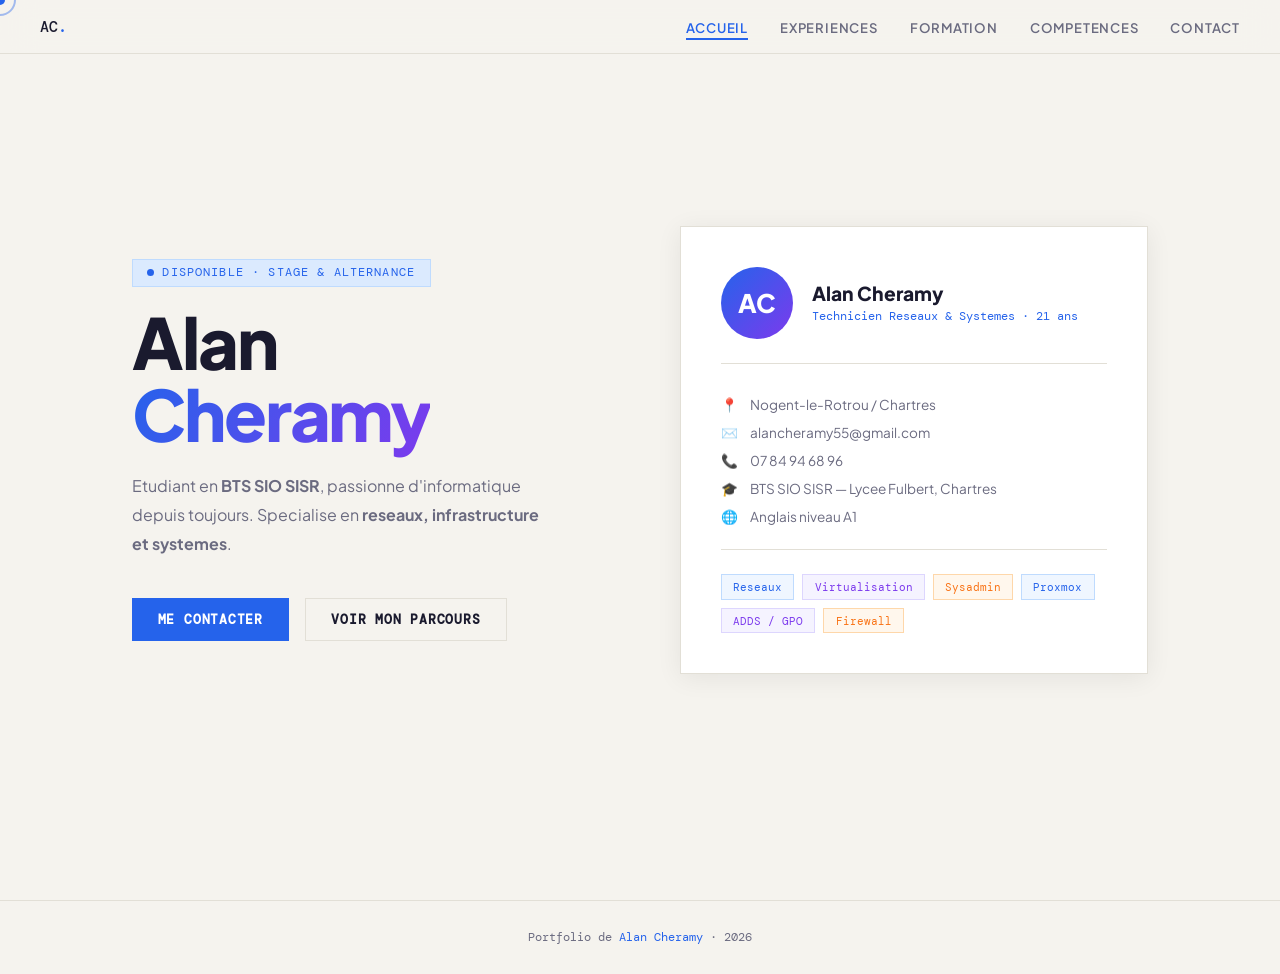
==== commit ada83ed3: "Add files via upload" ====
--- a/accueil.html
+++ b/accueil.html
@@ -5,137 +5,22 @@
   <meta name="viewport" content="width=device-width,initial-scale=1.0"/>
   <title>Alan Cheramy — Accueil</title>
   <link href="https://fonts.googleapis.com/css2?family=DM+Mono:wght@400;500&family=Plus+Jakarta+Sans:wght@400;500;600;700;800&display=swap" rel="stylesheet"/>
-  <style>
-    :root{--bg:#f5f3ee;--surface:#edeae2;--card:#fff;--blue:#2563eb;--violet:#7c3aed;--orange:#f97316;--green:#059669;--pink:#ec4899;--text:#1a1a2e;--muted:#6b6b80;--border:#e2dfd6;--shadow:0 4px 24px rgba(0,0,0,.07);}
-    *,*::before,*::after{box-sizing:border-box;margin:0;padding:0;}
-    html{scroll-behavior:smooth;}
-    body{background:var(--bg);color:var(--text);font-family:'Plus Jakarta Sans',sans-serif;overflow-x:hidden;cursor:none;}
-    .cursor{width:10px;height:10px;background:var(--blue);border-radius:50%;position:fixed;pointer-events:none;z-index:9999;transform:translate(-50%,-50%);transition:width .2s,height .2s,background .2s;}
-    .cursor-ring{width:32px;height:32px;border:2px solid var(--blue);border-radius:50%;position:fixed;pointer-events:none;z-index:9998;transform:translate(-50%,-50%);transition:all .15s ease-out;opacity:.4;}
-    nav{position:fixed;top:0;left:0;right:0;z-index:100;padding:1rem 2.5rem;display:flex;justify-content:space-between;align-items:center;background:rgba(245,243,238,.92);backdrop-filter:blur(16px);border-bottom:1px solid var(--border);}
-    .nav-logo{font-family:'DM Mono',monospace;font-size:.95rem;font-weight:500;color:var(--text);}
-    .nav-logo span{color:var(--blue);}
-    .nav-links{display:flex;gap:2rem;list-style:none;}
-    .nav-links a{font-size:.82rem;font-weight:600;color:var(--muted);text-decoration:none;letter-spacing:.06em;text-transform:uppercase;transition:color .2s;position:relative;}
-    .nav-links a::after{content:'';position:absolute;bottom:-4px;left:0;width:0;height:2px;background:var(--blue);transition:width .25s;}
-    .nav-links a:hover{color:var(--blue);}
-    .nav-links a:hover::after{width:100%;}
-    .container{max-width:1080px;margin:0 auto;padding:0 2rem;}
-    #hero{min-height:100vh;display:flex;align-items:center;padding-top:80px;}
-    .hero-inner{display:grid;grid-template-columns:1fr 1fr;gap:5rem;align-items:center;width:100%;}
-    .hero-chip{display:inline-flex;align-items:center;gap:.5rem;background:#dbeafe;color:var(--blue);border:1px solid #bfdbfe;padding:.35rem .9rem;font-family:'DM Mono',monospace;font-size:.72rem;letter-spacing:.1em;text-transform:uppercase;margin-bottom:1.2rem;}
-    .hero-chip::before{content:'';width:7px;height:7px;border-radius:50%;background:var(--blue);animation:blink 1.5s infinite;}
-    @keyframes blink{0%,100%{opacity:1}50%{opacity:.2}}
-    h1{font-size:clamp(3rem,5.5vw,5rem);font-weight:800;line-height:1.02;letter-spacing:-.03em;color:var(--text);}
-    h1 em{font-style:normal;background:linear-gradient(120deg,var(--blue),var(--violet));-webkit-background-clip:text;-webkit-text-fill-color:transparent;}
-    .hero-sub{margin-top:1.4rem;font-size:1rem;color:var(--muted);line-height:1.8;max-width:420px;}
-    .hero-cta{margin-top:2.5rem;display:flex;gap:1rem;flex-wrap:wrap;}
-    .btn{display:inline-flex;align-items:center;gap:.5rem;padding:.75rem 1.6rem;font-size:.82rem;font-weight:700;letter-spacing:.06em;text-transform:uppercase;text-decoration:none;border:none;cursor:none;transition:all .25s;font-family:'DM Mono',monospace;}
-    .btn-primary{background:var(--blue);color:#fff;}
-    .btn-primary:hover{background:var(--violet);transform:translateY(-2px);box-shadow:0 8px 20px rgba(37,99,235,.3);}
-    .btn-ghost{background:transparent;color:var(--text);border:1.5px solid var(--border);}
-    .btn-ghost:hover{border-color:var(--blue);color:var(--blue);transform:translateY(-2px);}
-    .hero-card{background:var(--card);border:1px solid var(--border);box-shadow:var(--shadow);padding:2.5rem;}
-    .hero-card-header{display:flex;align-items:center;gap:1.2rem;margin-bottom:2rem;padding-bottom:1.5rem;border-bottom:1px solid var(--border);}
-    .avatar{width:72px;height:72px;background:linear-gradient(135deg,var(--blue),var(--violet));border-radius:50%;display:flex;align-items:center;justify-content:center;font-size:1.6rem;font-weight:800;color:#fff;flex-shrink:0;}
-    .hero-card-name{font-size:1.2rem;font-weight:800;color:var(--text);}
-    .hero-card-role{font-family:'DM Mono',monospace;font-size:.72rem;color:var(--blue);margin-top:.2rem;}
-    .hero-card-info{display:flex;flex-direction:column;gap:.7rem;}
-    .info-row{display:flex;align-items:center;gap:.75rem;font-size:.85rem;color:var(--muted);}
-    .hero-card-tags{margin-top:1.5rem;padding-top:1.5rem;border-top:1px solid var(--border);display:flex;flex-wrap:wrap;gap:.5rem;}
-    .chip{font-family:'DM Mono',monospace;font-size:.68rem;padding:.3rem .7rem;background:var(--surface);border:1px solid var(--border);color:var(--text);}
-    .chip.b{background:#eff6ff;border-color:#bfdbfe;color:var(--blue);}
-    .chip.v{background:#f5f3ff;border-color:#ddd6fe;color:var(--violet);}
-    .chip.o{background:#fff7ed;border-color:#fed7aa;color:var(--orange);}
-    section{padding:5rem 0;}
-    .section-label{font-family:'DM Mono',monospace;font-size:.68rem;color:var(--blue);letter-spacing:.18em;text-transform:uppercase;margin-bottom:.6rem;}
-    h2{font-size:clamp(1.8rem,3.5vw,2.6rem);font-weight:800;letter-spacing:-.02em;color:var(--text);}
-    h2 span{color:var(--blue);}
-    .section-header{margin-bottom:3rem;}
-    .divider{height:1px;background:var(--border);margin:0 2rem;}
-    .cv-block{background:var(--card);border:1px solid var(--border);box-shadow:var(--shadow);margin-bottom:1.5rem;overflow:hidden;}
-    .cv-block-header{padding:1.2rem 2rem;border-bottom:1px solid var(--border);display:flex;align-items:center;gap:1rem;background:var(--surface);}
-    .cv-block-icon{width:38px;height:38px;border-radius:8px;display:flex;align-items:center;justify-content:center;font-size:1rem;flex-shrink:0;}
-    .ib{background:#dbeafe;}.iv{background:#ede9fe;}.ig{background:#d1fae5;}.ip{background:#fce7f3;}
-    .cv-block-title{font-size:1rem;font-weight:700;color:var(--text);}
-    .cv-block-sub{font-family:'DM Mono',monospace;font-size:.7rem;color:var(--muted);margin-top:.2rem;}
-    .cv-block-body{padding:2rem;}
-    .exp-item{padding:1.5rem 0;border-bottom:1px solid var(--border);display:grid;grid-template-columns:190px 1fr;gap:1.5rem;}
-    .exp-item:last-child{border-bottom:none;padding-bottom:0;}
-    .exp-item:first-child{padding-top:0;}
-    .exp-date{font-family:'DM Mono',monospace;font-size:.72rem;color:var(--muted);line-height:1.7;padding-top:.2rem;}
-    .exp-date strong{display:block;color:var(--blue);font-size:.78rem;margin-bottom:.2rem;}
-    .exp-title{font-size:1rem;font-weight:700;color:var(--text);}
-    .exp-company{font-size:.88rem;color:var(--blue);font-weight:600;margin-top:.15rem;}
-    .exp-desc{margin-top:.7rem;font-size:.88rem;color:var(--muted);line-height:1.7;}
-    .exp-desc li{margin-left:1rem;margin-bottom:.2rem;}
-    .edu-item{padding:1.5rem 0;border-bottom:1px solid var(--border);display:grid;grid-template-columns:190px 1fr;gap:1.5rem;}
-    .edu-item:last-child{border-bottom:none;padding-bottom:0;}
-    .edu-item:first-child{padding-top:0;}
-    .edu-date{font-family:'DM Mono',monospace;font-size:.72rem;color:var(--muted);padding-top:.2rem;}
-    .edu-date strong{display:block;color:var(--violet);font-size:.78rem;margin-bottom:.2rem;}
-    .edu-logo-row{display:flex;align-items:center;gap:1.2rem;}
-    .edu-logo{flex-shrink:0;filter:drop-shadow(0 2px 6px rgba(0,0,0,.12));transition:transform .2s;}
-    .edu-logo:hover{transform:scale(1.06);}
-    .edu-title{font-size:1rem;font-weight:700;color:var(--text);}
-    .edu-school{font-size:.85rem;color:var(--muted);margin-top:.3rem;}
-    .edu-badge{display:inline-block;margin-top:.6rem;font-family:'DM Mono',monospace;font-size:.68rem;padding:.25rem .6rem;background:#f5f3ff;border:1px solid #ddd6fe;color:var(--violet);}
-    .edu-badge.g{background:#f0fdf4;border-color:#bbf7d0;color:var(--green);}
-    .skills-wrap{display:grid;grid-template-columns:repeat(auto-fill,minmax(260px,1fr));gap:1rem;}
-    .skill-group{padding:1.4rem;border:1px solid var(--border);background:var(--surface);}
-    .skill-group-title{font-size:.78rem;font-weight:700;letter-spacing:.08em;text-transform:uppercase;color:var(--text);margin-bottom:1rem;display:flex;align-items:center;gap:.5rem;}
-    .dot{width:8px;height:8px;border-radius:50%;background:var(--blue);flex-shrink:0;}
-    .dot.v{background:var(--violet);}.dot.o{background:var(--orange);}.dot.g{background:var(--green);}
-    .skill-tags-wrap{display:flex;flex-wrap:wrap;gap:.4rem;}
-    .stag{font-family:'DM Mono',monospace;font-size:.7rem;padding:.25rem .65rem;background:#fff;border:1px solid var(--border);color:var(--text);transition:all .2s;}
-    .stag:hover{border-color:var(--blue);color:var(--blue);}
-    .soft-wrap{display:flex;flex-wrap:wrap;gap:.8rem;}
-    .soft-item{display:flex;align-items:center;gap:.6rem;padding:.6rem 1.1rem;border:1px solid var(--border);background:var(--surface);font-size:.88rem;font-weight:600;transition:all .2s;}
-    .soft-item:hover{border-color:var(--blue);background:#eff6ff;color:var(--blue);}
-    .interest-wrap{display:grid;grid-template-columns:repeat(4,1fr);gap:1rem;}
-    .interest-item{padding:1.5rem 1rem;text-align:center;border:1px solid var(--border);background:var(--surface);transition:all .25s;}
-    .interest-item:hover{border-color:var(--orange);background:#fff;transform:translateY(-3px);box-shadow:var(--shadow);}
-    .interest-icon{font-size:2rem;margin-bottom:.6rem;}
-    .interest-label{font-size:.88rem;font-weight:700;color:var(--text);}
-    .interest-sub{font-family:'DM Mono',monospace;font-size:.65rem;color:var(--muted);margin-top:.3rem;}
-    .project-banner{background:linear-gradient(120deg,var(--blue),var(--violet));padding:1.8rem 2rem;display:flex;align-items:center;justify-content:space-between;gap:1rem;flex-wrap:wrap;margin-bottom:1.5rem;}
-    .project-banner-text{color:#fff;}
-    .project-banner-text h3{font-size:1.05rem;font-weight:700;margin-bottom:.3rem;}
-    .project-banner-text p{font-size:.88rem;opacity:.85;}
-    .project-banner-badge{font-family:'DM Mono',monospace;font-size:.72rem;padding:.5rem 1.2rem;background:rgba(255,255,255,.2);border:1px solid rgba(255,255,255,.4);color:#fff;white-space:nowrap;}
-    #contact{background:linear-gradient(135deg,#eff6ff 0%,#f5f3ff 100%);padding:5rem 0;}
-    .contact-grid{display:grid;grid-template-columns:1fr 1fr;gap:4rem;align-items:center;}
-    .contact-intro p{font-size:1.05rem;color:var(--muted);line-height:1.85;margin-bottom:1rem;}
-    .contact-intro p strong{color:var(--text);}
-    .contact-cards{display:flex;flex-direction:column;gap:1rem;}
-    .contact-card{display:flex;align-items:center;gap:1.2rem;padding:1.2rem 1.5rem;background:var(--card);border:1px solid var(--border);text-decoration:none;color:var(--text);box-shadow:var(--shadow);transition:all .25s;position:relative;overflow:hidden;}
-    .contact-card::before{content:'';position:absolute;left:0;top:0;bottom:0;width:3px;background:var(--blue);transform:scaleY(0);transition:transform .25s;}
-    .contact-card:hover{transform:translateX(6px);border-color:var(--blue);box-shadow:0 8px 30px rgba(37,99,235,.12);}
-    .contact-card:hover::before{transform:scaleY(1);}
-    .contact-card-icon{width:44px;height:44px;border-radius:10px;display:flex;align-items:center;justify-content:center;font-size:1.1rem;font-weight:800;flex-shrink:0;}
-    .contact-card-body{flex:1;}
-    .contact-card-label{font-family:'DM Mono',monospace;font-size:.68rem;color:var(--muted);letter-spacing:.1em;text-transform:uppercase;margin-bottom:.2rem;}
-    .contact-card-value{font-size:.95rem;font-weight:600;color:var(--text);}
-    .contact-card-arrow{font-size:1.2rem;color:var(--muted);transition:all .25s;}
-    .contact-card:hover .contact-card-arrow{color:var(--blue);transform:translateX(4px);}
-    footer{padding:1.8rem 2rem;text-align:center;font-family:'DM Mono',monospace;font-size:.72rem;color:var(--muted);border-top:1px solid var(--border);}
-    footer span{color:var(--blue);}
-    .reveal{opacity:0;transform:translateY(24px);transition:opacity .65s,transform .65s;}
-    .reveal.visible{opacity:1;transform:translateY(0);}
-    @media(max-width:768px){.hero-inner{grid-template-columns:1fr;}.exp-item,.edu-item{grid-template-columns:1fr;gap:.5rem;}.interest-wrap{grid-template-columns:repeat(2,1fr);}.contact-grid{grid-template-columns:1fr;gap:2rem;}.nav-links{display:none;}}
-  </style>
+  <link rel="stylesheet" href="accueil.css"/>
 </head>
 <body>
 <div class="cursor" id="cursor"></div>
 <div class="cursor-ring" id="cursor-ring"></div>
-<nav id="main-nav"><div class="nav-logo">AC<span>.</span></div><ul class="nav-links"><li><a href="accueil.html" style="color:var(--blue);">Accueil</a></li>
-<li><a href="experience.html" >Experiences</a></li>
-<li><a href="education.html" >Formation</a></li>
-<li><a href="skills.html" >Competences</a></li>
-<li><a href="contact.html" >Contact</a></li>
-</ul></nav>
-<main>
-<section data-page="accueil.html" id="hero">
+<nav>
+  <div class="nav-logo">AC<span>.</span></div>
+  <ul class="nav-links">
+<li><a href="accueil.html">Accueil</a></li>
+<li><a href="experience.html">Experiences</a></li>
+<li><a href="education.html">Formation</a></li>
+<li><a href="skills.html">Competences</a></li>
+<li><a href="contact.html">Contact</a></li>
+  </ul>
+</nav>
+<section id="hero">
   <div class="container">
     <div class="hero-inner">
       <div>
@@ -164,532 +49,9 @@
             <div class="info-row"><span>🌐</span>Anglais niveau A1</div>
           </div>
           <div class="hero-card-tags">
-            <span class="chip b">Reseaux</span><span class="chip v">Virtualisation</span><span class="chip o">Sysadmin</span>
-            <span class="chip b">Proxmox</span><span class="chip v">ADDS / GPO</span><span class="chip o">Firewall</span>
-          </div>
-        </div>
-      </div>
-    </div>
-  </div>
-</section>
-</main>
-<footer><p>Portfolio de <span>Alan Cheramy</span> · 2026</p></footer>
-<script>
-  // CURSOR
-  const cursor=document.getElementById('cursor'),ring=document.getElementById('cursor-ring');
-  let mx=0,my=0,rx=0,ry=0;
-  document.addEventListener('mousemove',e=>{mx=e.clientX;my=e.clientY;});
-  (function a(){cursor.style.left=mx+'px';cursor.style.top=my+'px';rx+=(mx-rx)*.12;ry+=(my-ry)*.12;ring.style.left=rx+'px';ring.style.top=ry+'px';requestAnimationFrame(a);})();
-  function bindHover(){
-    document.querySelectorAll('a,button,.cv-block,.skill-group,.interest-item,.soft-item').forEach(el=>{
-      if(el._hoverBound) return; el._hoverBound=true;
-      el.addEventListener('mouseenter',()=>{cursor.style.width='18px';cursor.style.height='18px';cursor.style.background='#7c3aed';ring.style.borderColor='#7c3aed';ring.style.width='44px';ring.style.height='44px';});
-      el.addEventListener('mouseleave',()=>{cursor.style.width='10px';cursor.style.height='10px';cursor.style.background='#2563eb';ring.style.borderColor='#2563eb';ring.style.width='32px';ring.style.height='32px';});
-    });
-  }
-  bindHover();
-
-  // REVEAL
-  const obs=new IntersectionObserver(e=>{e.forEach(x=>{if(x.isIntersecting)x.target.classList.add('visible');});},{threshold:.08});
-  function bindReveal(){ document.querySelectorAll('.reveal:not(.visible)').forEach(r=>obs.observe(r)); }
-  bindReveal();
-
-  // NAV active
-  function updateNav(){
-    const secs=document.querySelectorAll('section[id]'),navAs=document.querySelectorAll('.nav-links a');
-    const cur=window.scrollY+window.innerHeight/2;
-    let active='';
-    secs.forEach(s=>{ if(s.offsetTop<=cur) active=s.dataset.page||''; });
-    navAs.forEach(a=>{ a.style.color=a.getAttribute('href')===active?'var(--blue)':''; });
-  }
-
-  // Intercept nav clicks — scroll vers section déjà chargée ou charge la page
-  document.getElementById('main-nav').addEventListener('click', e=>{
-    const a=e.target.closest('a[href]'); if(!a) return;
-    const href=a.getAttribute('href');
-    if(!href||href.startsWith('#')) return;
-    e.preventDefault();
-    const existing=document.querySelector(`section[data-page="${href}"]`);
-    if(existing){ existing.scrollIntoView({behavior:'smooth'}); return; }
-    loadAndAppend(href, ()=>{ document.querySelector(`section[data-page="${href}"]`)?.scrollIntoView({behavior:'smooth'}); });
-  });
-
-  // INFINITE SCROLL — charger page suivante
-  let loading=false, loaded=new Set(['experience.html']);
-  const NEXT='experience.html';
-
-  async function loadAndAppend(file, cb){
-    if(loading) return; loading=true;
-    try{
-      const res=await fetch(file);
-      const html=await res.text();
-      const parser=new DOMParser();
-      const doc=parser.parseFromString(html,'text/html');
-      const sec=doc.querySelector('section');
-      if(sec){
-        sec.setAttribute('data-page',file);
-        // Ajouter séparateur
-        const div=document.createElement('div');
-        div.className='divider';
-        document.querySelector('main').appendChild(div);
-        document.querySelector('main').appendChild(sec);
-        bindHover(); bindReveal();
-        loaded.add(file);
-      }
-      if(cb) cb();
-    }catch(e){console.error(e);}
-    loading=false;
-  }
-
-  // Pages dans l'ordre
-  const allPages=['accueil.html','experience.html','education.html','skills.html','contact.html'];
-  let nextIdx=allPages.indexOf('experience.html');
-
-  window.addEventListener('scroll',()=>{
-    updateNav();
-    const nearBottom=window.scrollY+window.innerHeight>=document.body.scrollHeight-300;
-    if(nearBottom && !loading && nextIdx<allPages.length){
-      const toLoad=allPages[nextIdx];
-      if(!loaded.has(toLoad)){
-        loadAndAppend(toLoad);
-      }
-      nextIdx++;
-    }
-  });
-</script>
-</body>
-</html><!DOCTYPE html>
-<html lang="fr">
-<head>
-  <meta charset="UTF-8"/>
-  <meta name="viewport" content="width=device-width,initial-scale=1.0"/>
-  <title>Alan Cheramy — Accueil</title>
-  <link href="https://fonts.googleapis.com/css2?family=DM+Mono:wght@400;500&family=Plus+Jakarta+Sans:wght@400;500;600;700;800&display=swap" rel="stylesheet"/>
-  <style>
-    :root{--bg:#f5f3ee;--surface:#edeae2;--card:#fff;--blue:#2563eb;--violet:#7c3aed;--orange:#f97316;--green:#059669;--pink:#ec4899;--text:#1a1a2e;--muted:#6b6b80;--border:#e2dfd6;--shadow:0 4px 24px rgba(0,0,0,.07);}
-    *,*::before,*::after{box-sizing:border-box;margin:0;padding:0;}
-    html{scroll-behavior:smooth;}
-    body{background:var(--bg);color:var(--text);font-family:'Plus Jakarta Sans',sans-serif;overflow-x:hidden;cursor:none;}
-    .cursor{width:10px;height:10px;background:var(--blue);border-radius:50%;position:fixed;pointer-events:none;z-index:9999;transform:translate(-50%,-50%);transition:width .2s,height .2s,background .2s;}
-    .cursor-ring{width:32px;height:32px;border:2px solid var(--blue);border-radius:50%;position:fixed;pointer-events:none;z-index:9998;transform:translate(-50%,-50%);transition:all .15s ease-out;opacity:.4;}
-    nav{position:fixed;top:0;left:0;right:0;z-index:100;padding:1rem 2.5rem;display:flex;justify-content:space-between;align-items:center;background:rgba(245,243,238,.92);backdrop-filter:blur(16px);border-bottom:1px solid var(--border);}
-    .nav-logo{font-family:'DM Mono',monospace;font-size:.95rem;font-weight:500;color:var(--text);}
-    .nav-logo span{color:var(--blue);}
-    .nav-links{display:flex;gap:2rem;list-style:none;}
-    .nav-links a{font-size:.82rem;font-weight:600;color:var(--muted);text-decoration:none;letter-spacing:.06em;text-transform:uppercase;transition:color .2s;position:relative;}
-    .nav-links a::after{content:'';position:absolute;bottom:-4px;left:0;width:0;height:2px;background:var(--blue);transition:width .25s;}
-    .nav-links a:hover{color:var(--blue);}
-    .nav-links a:hover::after{width:100%;}
-    .container{max-width:1080px;margin:0 auto;padding:0 2rem;}
-    #hero{min-height:100vh;display:flex;align-items:center;padding-top:80px;}
-    .hero-inner{display:grid;grid-template-columns:1fr 1fr;gap:5rem;align-items:center;width:100%;}
-    .hero-chip{display:inline-flex;align-items:center;gap:.5rem;background:#dbeafe;color:var(--blue);border:1px solid #bfdbfe;padding:.35rem .9rem;font-family:'DM Mono',monospace;font-size:.72rem;letter-spacing:.1em;text-transform:uppercase;margin-bottom:1.2rem;}
-    .hero-chip::before{content:'';width:7px;height:7px;border-radius:50%;background:var(--blue);animation:blink 1.5s infinite;}
-    @keyframes blink{0%,100%{opacity:1}50%{opacity:.2}}
-    h1{font-size:clamp(3rem,5.5vw,5rem);font-weight:800;line-height:1.02;letter-spacing:-.03em;color:var(--text);}
-    h1 em{font-style:normal;background:linear-gradient(120deg,var(--blue),var(--violet));-webkit-background-clip:text;-webkit-text-fill-color:transparent;}
-    .hero-sub{margin-top:1.4rem;font-size:1rem;color:var(--muted);line-height:1.8;max-width:420px;}
-    .hero-cta{margin-top:2.5rem;display:flex;gap:1rem;flex-wrap:wrap;}
-    .btn{display:inline-flex;align-items:center;gap:.5rem;padding:.75rem 1.6rem;font-size:.82rem;font-weight:700;letter-spacing:.06em;text-transform:uppercase;text-decoration:none;border:none;cursor:none;transition:all .25s;font-family:'DM Mono',monospace;}
-    .btn-primary{background:var(--blue);color:#fff;}
-    .btn-primary:hover{background:var(--violet);transform:translateY(-2px);box-shadow:0 8px 20px rgba(37,99,235,.3);}
-    .btn-ghost{background:transparent;color:var(--text);border:1.5px solid var(--border);}
-    .btn-ghost:hover{border-color:var(--blue);color:var(--blue);transform:translateY(-2px);}
-    .hero-card{background:var(--card);border:1px solid var(--border);box-shadow:var(--shadow);padding:2.5rem;}
-    .hero-card-header{display:flex;align-items:center;gap:1.2rem;margin-bottom:2rem;padding-bottom:1.5rem;border-bottom:1px solid var(--border);}
-    .avatar{width:72px;height:72px;background:linear-gradient(135deg,var(--blue),var(--violet));border-radius:50%;display:flex;align-items:center;justify-content:center;font-size:1.6rem;font-weight:800;color:#fff;flex-shrink:0;}
-    .hero-card-name{font-size:1.2rem;font-weight:800;color:var(--text);}
-    .hero-card-role{font-family:'DM Mono',monospace;font-size:.72rem;color:var(--blue);margin-top:.2rem;}
-    .hero-card-info{display:flex;flex-direction:column;gap:.7rem;}
-    .info-row{display:flex;align-items:center;gap:.75rem;font-size:.85rem;color:var(--muted);}
-    .hero-card-tags{margin-top:1.5rem;padding-top:1.5rem;border-top:1px solid var(--border);display:flex;flex-wrap:wrap;gap:.5rem;}
-    .chip{font-family:'DM Mono',monospace;font-size:.68rem;padding:.3rem .7rem;background:var(--surface);border:1px solid var(--border);color:var(--text);}
-    .chip.b{background:#eff6ff;border-color:#bfdbfe;color:var(--blue);}
-    .chip.v{background:#f5f3ff;border-color:#ddd6fe;color:var(--violet);}
-    .chip.o{background:#fff7ed;border-color:#fed7aa;color:var(--orange);}
-    section{padding:5rem 0;}
-    .section-label{font-family:'DM Mono',monospace;font-size:.68rem;color:var(--blue);letter-spacing:.18em;text-transform:uppercase;margin-bottom:.6rem;}
-    h2{font-size:clamp(1.8rem,3.5vw,2.6rem);font-weight:800;letter-spacing:-.02em;color:var(--text);}
-    h2 span{color:var(--blue);}
-    .section-header{margin-bottom:3rem;}
-    .divider{height:1px;background:var(--border);margin:0 2rem;}
-    .cv-block{background:var(--card);border:1px solid var(--border);box-shadow:var(--shadow);margin-bottom:1.5rem;overflow:hidden;}
-    .cv-block-header{padding:1.2rem 2rem;border-bottom:1px solid var(--border);display:flex;align-items:center;gap:1rem;background:var(--surface);}
-    .cv-block-icon{width:38px;height:38px;border-radius:8px;display:flex;align-items:center;justify-content:center;font-size:1rem;flex-shrink:0;}
-    .ib{background:#dbeafe;}.iv{background:#ede9fe;}.ig{background:#d1fae5;}.ip{background:#fce7f3;}
-    .cv-block-title{font-size:1rem;font-weight:700;color:var(--text);}
-    .cv-block-sub{font-family:'DM Mono',monospace;font-size:.7rem;color:var(--muted);margin-top:.2rem;}
-    .cv-block-body{padding:2rem;}
-    .exp-item{padding:1.5rem 0;border-bottom:1px solid var(--border);display:grid;grid-template-columns:190px 1fr;gap:1.5rem;}
-    .exp-item:last-child{border-bottom:none;padding-bottom:0;}
-    .exp-item:first-child{padding-top:0;}
-    .exp-date{font-family:'DM Mono',monospace;font-size:.72rem;color:var(--muted);line-height:1.7;padding-top:.2rem;}
-    .exp-date strong{display:block;color:var(--blue);font-size:.78rem;margin-bottom:.2rem;}
-    .exp-title{font-size:1rem;font-weight:700;color:var(--text);}
-    .exp-company{font-size:.88rem;color:var(--blue);font-weight:600;margin-top:.15rem;}
-    .exp-desc{margin-top:.7rem;font-size:.88rem;color:var(--muted);line-height:1.7;}
-    .exp-desc li{margin-left:1rem;margin-bottom:.2rem;}
-    .edu-item{padding:1.5rem 0;border-bottom:1px solid var(--border);display:grid;grid-template-columns:190px 1fr;gap:1.5rem;}
-    .edu-item:last-child{border-bottom:none;padding-bottom:0;}
-    .edu-item:first-child{padding-top:0;}
-    .edu-date{font-family:'DM Mono',monospace;font-size:.72rem;color:var(--muted);padding-top:.2rem;}
-    .edu-date strong{display:block;color:var(--violet);font-size:.78rem;margin-bottom:.2rem;}
-    .edu-logo-row{display:flex;align-items:center;gap:1.2rem;}
-    .edu-logo{flex-shrink:0;filter:drop-shadow(0 2px 6px rgba(0,0,0,.12));transition:transform .2s;}
-    .edu-logo:hover{transform:scale(1.06);}
-    .edu-title{font-size:1rem;font-weight:700;color:var(--text);}
-    .edu-school{font-size:.85rem;color:var(--muted);margin-top:.3rem;}
-    .edu-badge{display:inline-block;margin-top:.6rem;font-family:'DM Mono',monospace;font-size:.68rem;padding:.25rem .6rem;background:#f5f3ff;border:1px solid #ddd6fe;color:var(--violet);}
-    .edu-badge.g{background:#f0fdf4;border-color:#bbf7d0;color:var(--green);}
-    .skills-wrap{display:grid;grid-template-columns:repeat(auto-fill,minmax(260px,1fr));gap:1rem;}
-    .skill-group{padding:1.4rem;border:1px solid var(--border);background:var(--surface);}
-    .skill-group-title{font-size:.78rem;font-weight:700;letter-spacing:.08em;text-transform:uppercase;color:var(--text);margin-bottom:1rem;display:flex;align-items:center;gap:.5rem;}
-    .dot{width:8px;height:8px;border-radius:50%;background:var(--blue);flex-shrink:0;}
-    .dot.v{background:var(--violet);}.dot.o{background:var(--orange);}.dot.g{background:var(--green);}
-    .skill-tags-wrap{display:flex;flex-wrap:wrap;gap:.4rem;}
-    .stag{font-family:'DM Mono',monospace;font-size:.7rem;padding:.25rem .65rem;background:#fff;border:1px solid var(--border);color:var(--text);transition:all .2s;}
-    .stag:hover{border-color:var(--blue);color:var(--blue);}
-    .soft-wrap{display:flex;flex-wrap:wrap;gap:.8rem;}
-    .soft-item{display:flex;align-items:center;gap:.6rem;padding:.6rem 1.1rem;border:1px solid var(--border);background:var(--surface);font-size:.88rem;font-weight:600;transition:all .2s;}
-    .soft-item:hover{border-color:var(--blue);background:#eff6ff;color:var(--blue);}
-    .interest-wrap{display:grid;grid-template-columns:repeat(4,1fr);gap:1rem;}
-    .interest-item{padding:1.5rem 1rem;text-align:center;border:1px solid var(--border);background:var(--surface);transition:all .25s;}
-    .interest-item:hover{border-color:var(--orange);background:#fff;transform:translateY(-3px);box-shadow:var(--shadow);}
-    .interest-icon{font-size:2rem;margin-bottom:.6rem;}
-    .interest-label{font-size:.88rem;font-weight:700;color:var(--text);}
-    .interest-sub{font-family:'DM Mono',monospace;font-size:.65rem;color:var(--muted);margin-top:.3rem;}
-    .project-banner{background:linear-gradient(120deg,var(--blue),var(--violet));padding:1.8rem 2rem;display:flex;align-items:center;justify-content:space-between;gap:1rem;flex-wrap:wrap;margin-bottom:1.5rem;}
-    .project-banner-text{color:#fff;}
-    .project-banner-text h3{font-size:1.05rem;font-weight:700;margin-bottom:.3rem;}
-    .project-banner-text p{font-size:.88rem;opacity:.85;}
-    .project-banner-badge{font-family:'DM Mono',monospace;font-size:.72rem;padding:.5rem 1.2rem;background:rgba(255,255,255,.2);border:1px solid rgba(255,255,255,.4);color:#fff;white-space:nowrap;}
-    #contact{background:linear-gradient(135deg,#eff6ff 0%,#f5f3ff 100%);padding:5rem 0;}
-    .contact-grid{display:grid;grid-template-columns:1fr 1fr;gap:4rem;align-items:center;}
-    .contact-intro p{font-size:1.05rem;color:var(--muted);line-height:1.85;margin-bottom:1rem;}
-    .contact-intro p strong{color:var(--text);}
-    .contact-cards{display:flex;flex-direction:column;gap:1rem;}
-    .contact-card{display:flex;align-items:center;gap:1.2rem;padding:1.2rem 1.5rem;background:var(--card);border:1px solid var(--border);text-decoration:none;color:var(--text);box-shadow:var(--shadow);transition:all .25s;position:relative;overflow:hidden;}
-    .contact-card::before{content:'';position:absolute;left:0;top:0;bottom:0;width:3px;background:var(--blue);transform:scaleY(0);transition:transform .25s;}
-    .contact-card:hover{transform:translateX(6px);border-color:var(--blue);box-shadow:0 8px 30px rgba(37,99,235,.12);}
-    .contact-card:hover::before{transform:scaleY(1);}
-    .contact-card-icon{width:44px;height:44px;border-radius:10px;display:flex;align-items:center;justify-content:center;font-size:1.1rem;font-weight:800;flex-shrink:0;}
-    .contact-card-body{flex:1;}
-    .contact-card-label{font-family:'DM Mono',monospace;font-size:.68rem;color:var(--muted);letter-spacing:.1em;text-transform:uppercase;margin-bottom:.2rem;}
-    .contact-card-value{font-size:.95rem;font-weight:600;color:var(--text);}
-    .contact-card-arrow{font-size:1.2rem;color:var(--muted);transition:all .25s;}
-    .contact-card:hover .contact-card-arrow{color:var(--blue);transform:translateX(4px);}
-    footer{padding:1.8rem 2rem;text-align:center;font-family:'DM Mono',monospace;font-size:.72rem;color:var(--muted);border-top:1px solid var(--border);}
-    footer span{color:var(--blue);}
-    .reveal{opacity:0;transform:translateY(24px);transition:opacity .65s,transform .65s;}
-    .reveal.visible{opacity:1;transform:translateY(0);}
-    @media(max-width:768px){.hero-inner{grid-template-columns:1fr;}.exp-item,.edu-item{grid-template-columns:1fr;gap:.5rem;}.interest-wrap{grid-template-columns:repeat(2,1fr);}.contact-grid{grid-template-columns:1fr;gap:2rem;}.nav-links{display:none;}}
-  </style>
-</head>
-<body>
-<div class="cursor" id="cursor"></div>
-<div class="cursor-ring" id="cursor-ring"></div>
-<nav id="main-nav"><div class="nav-logo">AC<span>.</span></div><ul class="nav-links"><li><a href="accueil.html" style="color:var(--blue);">Accueil</a></li>
-<li><a href="experience.html" >Experiences</a></li>
-<li><a href="education.html" >Formation</a></li>
-<li><a href="skills.html" >Competences</a></li>
-<li><a href="contact.html" >Contact</a></li>
-</ul></nav>
-<main>
-<section data-page="accueil.html" id="hero">
-  <div class="container">
-    <div class="hero-inner">
-      <div>
-        <div class="hero-chip">Disponible · Stage &amp; Alternance</div>
-        <h1>Alan<br><em>Cheramy</em></h1>
-        <p class="hero-sub">Etudiant en <strong>BTS SIO SISR</strong>, passionne d'informatique depuis toujours. Specialise en <strong>reseaux, infrastructure et systemes</strong>.</p>
-        <div class="hero-cta">
-          <a href="contact.html" class="btn btn-primary">Me contacter</a>
-          <a href="experience.html" class="btn btn-ghost">Voir mon parcours</a>
-        </div>
-      </div>
-      <div class="reveal">
-        <div class="hero-card">
-          <div class="hero-card-header">
-            <div class="avatar">AC</div>
-            <div>
-              <div class="hero-card-name">Alan Cheramy</div>
-              <div class="hero-card-role">Technicien Reseaux &amp; Systemes · 21 ans</div>
-            </div>
-          </div>
-          <div class="hero-card-info">
-            <div class="info-row"><span>📍</span>Nogent-le-Rotrou / Chartres</div>
-            <div class="info-row"><span>✉️</span>alancheramy55@gmail.com</div>
-            <div class="info-row"><span>📞</span>07 84 94 68 96</div>
-            <div class="info-row"><span>🎓</span>BTS SIO SISR — Lycee Fulbert, Chartres</div>
-            <div class="info-row"><span>🌐</span>Anglais niveau A1</div>
-          </div>
-          <div class="hero-card-tags">
-            <span class="chip b">Reseaux</span><span class="chip v">Virtualisation</span><span class="chip o">Sysadmin</span>
-            <span class="chip b">Proxmox</span><span class="chip v">ADDS / GPO</span><span class="chip o">Firewall</span>
-          </div>
-        </div>
-      </div>
-    </div>
-  </div>
-</section>
-</main>
-<footer><p>Portfolio de <span>Alan Cheramy</span> · 2026</p></footer>
-<script>
-  // CURSOR
-  const cursor=document.getElementById('cursor'),ring=document.getElementById('cursor-ring');
-  let mx=0,my=0,rx=0,ry=0;
-  document.addEventListener('mousemove',e=>{mx=e.clientX;my=e.clientY;});
-  (function a(){cursor.style.left=mx+'px';cursor.style.top=my+'px';rx+=(mx-rx)*.12;ry+=(my-ry)*.12;ring.style.left=rx+'px';ring.style.top=ry+'px';requestAnimationFrame(a);})();
-  function bindHover(){
-    document.querySelectorAll('a,button,.cv-block,.skill-group,.interest-item,.soft-item').forEach(el=>{
-      if(el._hoverBound) return; el._hoverBound=true;
-      el.addEventListener('mouseenter',()=>{cursor.style.width='18px';cursor.style.height='18px';cursor.style.background='#7c3aed';ring.style.borderColor='#7c3aed';ring.style.width='44px';ring.style.height='44px';});
-      el.addEventListener('mouseleave',()=>{cursor.style.width='10px';cursor.style.height='10px';cursor.style.background='#2563eb';ring.style.borderColor='#2563eb';ring.style.width='32px';ring.style.height='32px';});
-    });
-  }
-  bindHover();
-
-  // REVEAL
-  const obs=new IntersectionObserver(e=>{e.forEach(x=>{if(x.isIntersecting)x.target.classList.add('visible');});},{threshold:.08});
-  function bindReveal(){ document.querySelectorAll('.reveal:not(.visible)').forEach(r=>obs.observe(r)); }
-  bindReveal();
-
-  // NAV active
-  function updateNav(){
-    const secs=document.querySelectorAll('section[id]'),navAs=document.querySelectorAll('.nav-links a');
-    const cur=window.scrollY+window.innerHeight/2;
-    let active='';
-    secs.forEach(s=>{ if(s.offsetTop<=cur) active=s.dataset.page||''; });
-    navAs.forEach(a=>{ a.style.color=a.getAttribute('href')===active?'var(--blue)':''; });
-  }
-
-  // Intercept nav clicks — scroll vers section déjà chargée ou charge la page
-  document.getElementById('main-nav').addEventListener('click', e=>{
-    const a=e.target.closest('a[href]'); if(!a) return;
-    const href=a.getAttribute('href');
-    if(!href||href.startsWith('#')) return;
-    e.preventDefault();
-    const existing=document.querySelector(`section[data-page="${href}"]`);
-    if(existing){ existing.scrollIntoView({behavior:'smooth'}); return; }
-    loadAndAppend(href, ()=>{ document.querySelector(`section[data-page="${href}"]`)?.scrollIntoView({behavior:'smooth'}); });
-  });
-
-  // INFINITE SCROLL — charger page suivante
-  let loading=false, loaded=new Set(['experience.html']);
-  const NEXT='experience.html';
-
-  async function loadAndAppend(file, cb){
-    if(loading) return; loading=true;
-    try{
-      const res=await fetch(file);
-      const html=await res.text();
-      const parser=new DOMParser();
-      const doc=parser.parseFromString(html,'text/html');
-      const sec=doc.querySelector('section');
-      if(sec){
-        sec.setAttribute('data-page',file);
-        // Ajouter séparateur
-        const div=document.createElement('div');
-        div.className='divider';
-        document.querySelector('main').appendChild(div);
-        document.querySelector('main').appendChild(sec);
-        bindHover(); bindReveal();
-        loaded.add(file);
-      }
-      if(cb) cb();
-    }catch(e){console.error(e);}
-    loading=false;
-  }
-
-  // Pages dans l'ordre
-  const allPages=['accueil.html','experience.html','education.html','skills.html','contact.html'];
-  let nextIdx=allPages.indexOf('experience.html');
-
-  window.addEventListener('scroll',()=>{
-    updateNav();
-    const nearBottom=window.scrollY+window.innerHeight>=document.body.scrollHeight-300;
-    if(nearBottom && !loading && nextIdx<allPages.length){
-      const toLoad=allPages[nextIdx];
-      if(!loaded.has(toLoad)){
-        loadAndAppend(toLoad);
-      }
-      nextIdx++;
-    }
-  });
-</script>
-</body>
-</html><!DOCTYPE html>
-<html lang="fr">
-<head>
-  <meta charset="UTF-8"/>
-  <meta name="viewport" content="width=device-width,initial-scale=1.0"/>
-  <title>Alan Cheramy — Accueil</title>
-  <link href="https://fonts.googleapis.com/css2?family=DM+Mono:wght@400;500&family=Plus+Jakarta+Sans:wght@400;500;600;700;800&display=swap" rel="stylesheet"/>
-  <style>
-    :root{--bg:#f5f3ee;--surface:#edeae2;--card:#fff;--blue:#2563eb;--violet:#7c3aed;--orange:#f97316;--green:#059669;--pink:#ec4899;--text:#1a1a2e;--muted:#6b6b80;--border:#e2dfd6;--shadow:0 4px 24px rgba(0,0,0,.07);}
-    *,*::before,*::after{box-sizing:border-box;margin:0;padding:0;}
-    html{scroll-behavior:smooth;}
-    body{background:var(--bg);color:var(--text);font-family:'Plus Jakarta Sans',sans-serif;overflow-x:hidden;cursor:none;}
-    .cursor{width:10px;height:10px;background:var(--blue);border-radius:50%;position:fixed;pointer-events:none;z-index:9999;transform:translate(-50%,-50%);transition:width .2s,height .2s,background .2s;}
-    .cursor-ring{width:32px;height:32px;border:2px solid var(--blue);border-radius:50%;position:fixed;pointer-events:none;z-index:9998;transform:translate(-50%,-50%);transition:all .15s ease-out;opacity:.4;}
-    nav{position:fixed;top:0;left:0;right:0;z-index:100;padding:1rem 2.5rem;display:flex;justify-content:space-between;align-items:center;background:rgba(245,243,238,.92);backdrop-filter:blur(16px);border-bottom:1px solid var(--border);}
-    .nav-logo{font-family:'DM Mono',monospace;font-size:.95rem;font-weight:500;color:var(--text);}
-    .nav-logo span{color:var(--blue);}
-    .nav-links{display:flex;gap:2rem;list-style:none;}
-    .nav-links a{font-size:.82rem;font-weight:600;color:var(--muted);text-decoration:none;letter-spacing:.06em;text-transform:uppercase;transition:color .2s;position:relative;}
-    .nav-links a::after{content:'';position:absolute;bottom:-4px;left:0;width:0;height:2px;background:var(--blue);transition:width .25s;}
-    .nav-links a:hover{color:var(--blue);}
-    .nav-links a:hover::after{width:100%;}
-    .container{max-width:1080px;margin:0 auto;padding:0 2rem;}
-    #hero{min-height:100vh;display:flex;align-items:center;padding-top:80px;}
-    .hero-inner{display:grid;grid-template-columns:1fr 1fr;gap:5rem;align-items:center;width:100%;}
-    .hero-chip{display:inline-flex;align-items:center;gap:.5rem;background:#dbeafe;color:var(--blue);border:1px solid #bfdbfe;padding:.35rem .9rem;font-family:'DM Mono',monospace;font-size:.72rem;letter-spacing:.1em;text-transform:uppercase;margin-bottom:1.2rem;}
-    .hero-chip::before{content:'';width:7px;height:7px;border-radius:50%;background:var(--blue);animation:blink 1.5s infinite;}
-    @keyframes blink{0%,100%{opacity:1}50%{opacity:.2}}
-    h1{font-size:clamp(3rem,5.5vw,5rem);font-weight:800;line-height:1.02;letter-spacing:-.03em;color:var(--text);}
-    h1 em{font-style:normal;background:linear-gradient(120deg,var(--blue),var(--violet));-webkit-background-clip:text;-webkit-text-fill-color:transparent;}
-    .hero-sub{margin-top:1.4rem;font-size:1rem;color:var(--muted);line-height:1.8;max-width:420px;}
-    .hero-cta{margin-top:2.5rem;display:flex;gap:1rem;flex-wrap:wrap;}
-    .btn{display:inline-flex;align-items:center;gap:.5rem;padding:.75rem 1.6rem;font-size:.82rem;font-weight:700;letter-spacing:.06em;text-transform:uppercase;text-decoration:none;border:none;cursor:none;transition:all .25s;font-family:'DM Mono',monospace;}
-    .btn-primary{background:var(--blue);color:#fff;}
-    .btn-primary:hover{background:var(--violet);transform:translateY(-2px);box-shadow:0 8px 20px rgba(37,99,235,.3);}
-    .btn-ghost{background:transparent;color:var(--text);border:1.5px solid var(--border);}
-    .btn-ghost:hover{border-color:var(--blue);color:var(--blue);transform:translateY(-2px);}
-    .hero-card{background:var(--card);border:1px solid var(--border);box-shadow:var(--shadow);padding:2.5rem;}
-    .hero-card-header{display:flex;align-items:center;gap:1.2rem;margin-bottom:2rem;padding-bottom:1.5rem;border-bottom:1px solid var(--border);}
-    .avatar{width:72px;height:72px;background:linear-gradient(135deg,var(--blue),var(--violet));border-radius:50%;display:flex;align-items:center;justify-content:center;font-size:1.6rem;font-weight:800;color:#fff;flex-shrink:0;}
-    .hero-card-name{font-size:1.2rem;font-weight:800;color:var(--text);}
-    .hero-card-role{font-family:'DM Mono',monospace;font-size:.72rem;color:var(--blue);margin-top:.2rem;}
-    .hero-card-info{display:flex;flex-direction:column;gap:.7rem;}
-    .info-row{display:flex;align-items:center;gap:.75rem;font-size:.85rem;color:var(--muted);}
-    .hero-card-tags{margin-top:1.5rem;padding-top:1.5rem;border-top:1px solid var(--border);display:flex;flex-wrap:wrap;gap:.5rem;}
-    .chip{font-family:'DM Mono',monospace;font-size:.68rem;padding:.3rem .7rem;background:var(--surface);border:1px solid var(--border);color:var(--text);}
-    .chip.b{background:#eff6ff;border-color:#bfdbfe;color:var(--blue);}
-    .chip.v{background:#f5f3ff;border-color:#ddd6fe;color:var(--violet);}
-    .chip.o{background:#fff7ed;border-color:#fed7aa;color:var(--orange);}
-    section{padding:5rem 0;}
-    .section-label{font-family:'DM Mono',monospace;font-size:.68rem;color:var(--blue);letter-spacing:.18em;text-transform:uppercase;margin-bottom:.6rem;}
-    h2{font-size:clamp(1.8rem,3.5vw,2.6rem);font-weight:800;letter-spacing:-.02em;color:var(--text);}
-    h2 span{color:var(--blue);}
-    .section-header{margin-bottom:3rem;}
-    .divider{height:1px;background:var(--border);margin:0 2rem;}
-    .cv-block{background:var(--card);border:1px solid var(--border);box-shadow:var(--shadow);margin-bottom:1.5rem;overflow:hidden;}
-    .cv-block-header{padding:1.2rem 2rem;border-bottom:1px solid var(--border);display:flex;align-items:center;gap:1rem;background:var(--surface);}
-    .cv-block-icon{width:38px;height:38px;border-radius:8px;display:flex;align-items:center;justify-content:center;font-size:1rem;flex-shrink:0;}
-    .ib{background:#dbeafe;}.iv{background:#ede9fe;}.ig{background:#d1fae5;}.ip{background:#fce7f3;}
-    .cv-block-title{font-size:1rem;font-weight:700;color:var(--text);}
-    .cv-block-sub{font-family:'DM Mono',monospace;font-size:.7rem;color:var(--muted);margin-top:.2rem;}
-    .cv-block-body{padding:2rem;}
-    .exp-item{padding:1.5rem 0;border-bottom:1px solid var(--border);display:grid;grid-template-columns:190px 1fr;gap:1.5rem;}
-    .exp-item:last-child{border-bottom:none;padding-bottom:0;}
-    .exp-item:first-child{padding-top:0;}
-    .exp-date{font-family:'DM Mono',monospace;font-size:.72rem;color:var(--muted);line-height:1.7;padding-top:.2rem;}
-    .exp-date strong{display:block;color:var(--blue);font-size:.78rem;margin-bottom:.2rem;}
-    .exp-title{font-size:1rem;font-weight:700;color:var(--text);}
-    .exp-company{font-size:.88rem;color:var(--blue);font-weight:600;margin-top:.15rem;}
-    .exp-desc{margin-top:.7rem;font-size:.88rem;color:var(--muted);line-height:1.7;}
-    .exp-desc li{margin-left:1rem;margin-bottom:.2rem;}
-    .edu-item{padding:1.5rem 0;border-bottom:1px solid var(--border);display:grid;grid-template-columns:190px 1fr;gap:1.5rem;}
-    .edu-item:last-child{border-bottom:none;padding-bottom:0;}
-    .edu-item:first-child{padding-top:0;}
-    .edu-date{font-family:'DM Mono',monospace;font-size:.72rem;color:var(--muted);padding-top:.2rem;}
-    .edu-date strong{display:block;color:var(--violet);font-size:.78rem;margin-bottom:.2rem;}
-    .edu-logo-row{display:flex;align-items:center;gap:1.2rem;}
-    .edu-logo{flex-shrink:0;filter:drop-shadow(0 2px 6px rgba(0,0,0,.12));transition:transform .2s;}
-    .edu-logo:hover{transform:scale(1.06);}
-    .edu-title{font-size:1rem;font-weight:700;color:var(--text);}
-    .edu-school{font-size:.85rem;color:var(--muted);margin-top:.3rem;}
-    .edu-badge{display:inline-block;margin-top:.6rem;font-family:'DM Mono',monospace;font-size:.68rem;padding:.25rem .6rem;background:#f5f3ff;border:1px solid #ddd6fe;color:var(--violet);}
-    .edu-badge.g{background:#f0fdf4;border-color:#bbf7d0;color:var(--green);}
-    .skills-wrap{display:grid;grid-template-columns:repeat(auto-fill,minmax(260px,1fr));gap:1rem;}
-    .skill-group{padding:1.4rem;border:1px solid var(--border);background:var(--surface);}
-    .skill-group-title{font-size:.78rem;font-weight:700;letter-spacing:.08em;text-transform:uppercase;color:var(--text);margin-bottom:1rem;display:flex;align-items:center;gap:.5rem;}
-    .dot{width:8px;height:8px;border-radius:50%;background:var(--blue);flex-shrink:0;}
-    .dot.v{background:var(--violet);}.dot.o{background:var(--orange);}.dot.g{background:var(--green);}
-    .skill-tags-wrap{display:flex;flex-wrap:wrap;gap:.4rem;}
-    .stag{font-family:'DM Mono',monospace;font-size:.7rem;padding:.25rem .65rem;background:#fff;border:1px solid var(--border);color:var(--text);transition:all .2s;}
-    .stag:hover{border-color:var(--blue);color:var(--blue);}
-    .soft-wrap{display:flex;flex-wrap:wrap;gap:.8rem;}
-    .soft-item{display:flex;align-items:center;gap:.6rem;padding:.6rem 1.1rem;border:1px solid var(--border);background:var(--surface);font-size:.88rem;font-weight:600;transition:all .2s;}
-    .soft-item:hover{border-color:var(--blue);background:#eff6ff;color:var(--blue);}
-    .interest-wrap{display:grid;grid-template-columns:repeat(4,1fr);gap:1rem;}
-    .interest-item{padding:1.5rem 1rem;text-align:center;border:1px solid var(--border);background:var(--surface);transition:all .25s;}
-    .interest-item:hover{border-color:var(--orange);background:#fff;transform:translateY(-3px);box-shadow:var(--shadow);}
-    .interest-icon{font-size:2rem;margin-bottom:.6rem;}
-    .interest-label{font-size:.88rem;font-weight:700;color:var(--text);}
-    .interest-sub{font-family:'DM Mono',monospace;font-size:.65rem;color:var(--muted);margin-top:.3rem;}
-    .project-banner{background:linear-gradient(120deg,var(--blue),var(--violet));padding:1.8rem 2rem;display:flex;align-items:center;justify-content:space-between;gap:1rem;flex-wrap:wrap;margin-bottom:1.5rem;}
-    .project-banner-text{color:#fff;}
-    .project-banner-text h3{font-size:1.05rem;font-weight:700;margin-bottom:.3rem;}
-    .project-banner-text p{font-size:.88rem;opacity:.85;}
-    .project-banner-badge{font-family:'DM Mono',monospace;font-size:.72rem;padding:.5rem 1.2rem;background:rgba(255,255,255,.2);border:1px solid rgba(255,255,255,.4);color:#fff;white-space:nowrap;}
-    #contact{background:linear-gradient(135deg,#eff6ff 0%,#f5f3ff 100%);padding:5rem 0;}
-    .contact-grid{display:grid;grid-template-columns:1fr 1fr;gap:4rem;align-items:center;}
-    .contact-intro p{font-size:1.05rem;color:var(--muted);line-height:1.85;margin-bottom:1rem;}
-    .contact-intro p strong{color:var(--text);}
-    .contact-cards{display:flex;flex-direction:column;gap:1rem;}
-    .contact-card{display:flex;align-items:center;gap:1.2rem;padding:1.2rem 1.5rem;background:var(--card);border:1px solid var(--border);text-decoration:none;color:var(--text);box-shadow:var(--shadow);transition:all .25s;position:relative;overflow:hidden;}
-    .contact-card::before{content:'';position:absolute;left:0;top:0;bottom:0;width:3px;background:var(--blue);transform:scaleY(0);transition:transform .25s;}
-    .contact-card:hover{transform:translateX(6px);border-color:var(--blue);box-shadow:0 8px 30px rgba(37,99,235,.12);}
-    .contact-card:hover::before{transform:scaleY(1);}
-    .contact-card-icon{width:44px;height:44px;border-radius:10px;display:flex;align-items:center;justify-content:center;font-size:1.1rem;font-weight:800;flex-shrink:0;}
-    .contact-card-body{flex:1;}
-    .contact-card-label{font-family:'DM Mono',monospace;font-size:.68rem;color:var(--muted);letter-spacing:.1em;text-transform:uppercase;margin-bottom:.2rem;}
-    .contact-card-value{font-size:.95rem;font-weight:600;color:var(--text);}
-    .contact-card-arrow{font-size:1.2rem;color:var(--muted);transition:all .25s;}
-    .contact-card:hover .contact-card-arrow{color:var(--blue);transform:translateX(4px);}
-    footer{padding:1.8rem 2rem;text-align:center;font-family:'DM Mono',monospace;font-size:.72rem;color:var(--muted);border-top:1px solid var(--border);}
-    footer span{color:var(--blue);}
-    .reveal{opacity:0;transform:translateY(24px);transition:opacity .65s,transform .65s;}
-    .reveal.visible{opacity:1;transform:translateY(0);}
-    @media(max-width:768px){.hero-inner{grid-template-columns:1fr;}.exp-item,.edu-item{grid-template-columns:1fr;gap:.5rem;}.interest-wrap{grid-template-columns:repeat(2,1fr);}.contact-grid{grid-template-columns:1fr;gap:2rem;}.nav-links{display:none;}}
-  </style>
-</head>
-<body>
-<div class="cursor" id="cursor"></div>
-<div class="cursor-ring" id="cursor-ring"></div>
-<nav><div class="nav-logo">AC<span>.</span></div><ul class="nav-links"><li><a href="index.html" >Menu</a></li>
-<li><a href="accueil.html" style="color:var(--blue);">Accueil</a></li>
-<li><a href="experience.html" >Experiences</a></li>
-<li><a href="education.html" >Formation</a></li>
-<li><a href="skills.html" >Competences</a></li>
-<li><a href="contact.html" >Contact</a></li>
-</ul></nav>
-<section id="hero">
-  <div class="container">
-    <div class="hero-inner">
-      <div>
-        <div class="hero-chip">Disponible · Stage &amp; Alternance</div>
-        <h1>Alan<br><em>Cheramy</em></h1>
-        <p class="hero-sub">Etudiant en <strong>BTS SIO SISR</strong>, passionne d'informatique depuis toujours. Specialise eqdsqdsqdn <strong>reseaux, infrastructure et systemes</strong>.</p>
-        <div class="hero-cta">
-          <a href="contact.html" class="btn btn-primary">Me contacter</a>
-          <a href="experience.html" class="btn btn-ghost">Voir mon parcours</a>
-        </div>
-      </div>
-      <div class="reveal">
-        <div class="hero-card">
-          <div class="hero-card-header">
-            <div class="avatar">AC</div>
-            <div>
-              <div class="hero-card-name">Alan Cheramy</div>
-              <div class="hero-card-role">Technicien Reseaux &amp; Systemes · 21 ans</div>
-            </div>
-          </div>
-          <div class="hero-card-info">
-            <div class="info-row"><span>📍</span>Nogent-le-Rotrou / Chartres</div>
-            <div class="info-row"><span>✉️</span>alancheramy55@gmail.com</div>
-            <div class="info-row"><span>📞</span>07 84 94 68 96</div>
-            <div class="info-row"><span>🎓</span>BTS SIO SISR — Lycee Fulbert, Chartres</div>
-            <div class="info-row"><span>🌐</span>Anglais niveau A1</div>
-          </div>
-          <div class="hero-card-tags">
-            <span class="chip b">Reseaux</span>
-            <span class="chip v">Virtualisation</span>
-            <span class="chip o">Sysadmin</span>
-            <span class="chip b">Proxmox</span>
-            <span class="chip v">ADDS / GPO</span>
-            <span class="chip o">Firewall</span>
+            <span class="chip b">Reseaux</span><span class="chip v">Virtualisation</span>
+            <span class="chip o">Sysadmin</span><span class="chip b">Proxmox</span>
+            <span class="chip v">ADDS / GPO</span><span class="chip o">Firewall</span>
           </div>
         </div>
       </div>
@@ -697,31 +59,6 @@
   </div>
 </section>
 <footer><p>Portfolio de <span>Alan Cheramy</span> · 2026</p></footer>
-
-<div id="next-bar" style="position:fixed;bottom:0;left:0;right:0;background:linear-gradient(90deg,var(--blue),var(--violet));color:#fff;text-align:center;padding:.85rem;font-family:'DM Mono',monospace;font-size:.8rem;letter-spacing:.08em;transform:translateY(100%);transition:transform .35s ease;z-index:500;">
-  &#8594;&nbsp;&nbsp;Experiences
-</div>
-<style>#next-bar.show{transform:translateY(0);}</style>
-<script>
-  const cursor=document.getElementById('cursor'),ring=document.getElementById('cursor-ring');
-  let mx=0,my=0,rx=0,ry=0;
-  document.addEventListener('mousemove',e=>{mx=e.clientX;my=e.clientY;});
-  (function a(){cursor.style.left=mx+'px';cursor.style.top=my+'px';rx+=(mx-rx)*.12;ry+=(my-ry)*.12;ring.style.left=rx+'px';ring.style.top=ry+'px';requestAnimationFrame(a);})();
-  document.querySelectorAll('a,button,.cv-block,.skill-group,.interest-item,.soft-item,.nav-card').forEach(el=>{
-    el.addEventListener('mouseenter',()=>{cursor.style.width='18px';cursor.style.height='18px';cursor.style.background='#7c3aed';ring.style.borderColor='#7c3aed';ring.style.width='44px';ring.style.height='44px';});
-    el.addEventListener('mouseleave',()=>{cursor.style.width='10px';cursor.style.height='10px';cursor.style.background='#2563eb';ring.style.borderColor='#2563eb';ring.style.width='32px';ring.style.height='32px';});
-  });
-  const obs=new IntersectionObserver(e=>{e.forEach(x=>{if(x.isIntersecting)x.target.classList.add('visible');});},{threshold:.08});
-  document.querySelectorAll('.reveal').forEach(r=>obs.observe(r));
-  let gone=false;
-  window.addEventListener('scroll',()=>{
-    const atBottom=window.scrollY+window.innerHeight>=document.documentElement.scrollHeight-5;
-    if(!gone && atBottom){
-      gone=true;
-      document.getElementById('next-bar').classList.add('show');
-      setTimeout(()=>window.location.href='experience.html',700);
-    }
-  });
-</script>
+<script src="accueil.js"></script>
 </body>
-</html>
+</html>
--- a/accueil.css
+++ b/accueil.css
@@ -0,0 +1,121 @@
+
+    :root{--bg:#f5f3ee;--surface:#edeae2;--card:#fff;--blue:#2563eb;--violet:#7c3aed;--orange:#f97316;--green:#059669;--pink:#ec4899;--text:#1a1a2e;--muted:#6b6b80;--border:#e2dfd6;--shadow:0 4px 24px rgba(0,0,0,.07);}
+    *,*::before,*::after{box-sizing:border-box;margin:0;padding:0;}
+    html{scroll-behavior:smooth;}
+    body{background:var(--bg);color:var(--text);font-family:'Plus Jakarta Sans',sans-serif;overflow-x:hidden;cursor:none;}
+    .cursor{width:10px;height:10px;background:var(--blue);border-radius:50%;position:fixed;pointer-events:none;z-index:9999;transform:translate(-50%,-50%);transition:width .2s,height .2s,background .2s;}
+    .cursor-ring{width:32px;height:32px;border:2px solid var(--blue);border-radius:50%;position:fixed;pointer-events:none;z-index:9998;transform:translate(-50%,-50%);transition:all .15s ease-out;opacity:.4;}
+    nav{position:fixed;top:0;left:0;right:0;z-index:100;padding:1rem 2.5rem;display:flex;justify-content:space-between;align-items:center;background:rgba(245,243,238,.92);backdrop-filter:blur(16px);border-bottom:1px solid var(--border);}
+    .nav-logo{font-family:'DM Mono',monospace;font-size:.95rem;font-weight:500;color:var(--text);}
+    .nav-logo span{color:var(--blue);}
+    .nav-links{display:flex;gap:2rem;list-style:none;}
+    .nav-links a{font-size:.82rem;font-weight:600;color:var(--muted);text-decoration:none;letter-spacing:.06em;text-transform:uppercase;transition:color .2s;position:relative;}
+    .nav-links a::after{content:'';position:absolute;bottom:-4px;left:0;width:0;height:2px;background:var(--blue);transition:width .25s;}
+    .nav-links a:hover{color:var(--blue);}
+    .nav-links a:hover::after{width:100%;}
+    .container{max-width:1080px;margin:0 auto;padding:0 2rem;}
+    #hero{min-height:100vh;display:flex;align-items:center;padding-top:80px;}
+    .hero-inner{display:grid;grid-template-columns:1fr 1fr;gap:5rem;align-items:center;width:100%;}
+    .hero-chip{display:inline-flex;align-items:center;gap:.5rem;background:#dbeafe;color:var(--blue);border:1px solid #bfdbfe;padding:.35rem .9rem;font-family:'DM Mono',monospace;font-size:.72rem;letter-spacing:.1em;text-transform:uppercase;margin-bottom:1.2rem;}
+    .hero-chip::before{content:'';width:7px;height:7px;border-radius:50%;background:var(--blue);animation:blink 1.5s infinite;}
+    @keyframes blink{0%,100%{opacity:1}50%{opacity:.2}}
+    h1{font-size:clamp(3rem,5.5vw,5rem);font-weight:800;line-height:1.02;letter-spacing:-.03em;color:var(--text);}
+    h1 em{font-style:normal;background:linear-gradient(120deg,var(--blue),var(--violet));-webkit-background-clip:text;-webkit-text-fill-color:transparent;}
+    .hero-sub{margin-top:1.4rem;font-size:1rem;color:var(--muted);line-height:1.8;max-width:420px;}
+    .hero-cta{margin-top:2.5rem;display:flex;gap:1rem;flex-wrap:wrap;}
+    .btn{display:inline-flex;align-items:center;gap:.5rem;padding:.75rem 1.6rem;font-size:.82rem;font-weight:700;letter-spacing:.06em;text-transform:uppercase;text-decoration:none;border:none;cursor:none;transition:all .25s;font-family:'DM Mono',monospace;}
+    .btn-primary{background:var(--blue);color:#fff;}
+    .btn-primary:hover{background:var(--violet);transform:translateY(-2px);box-shadow:0 8px 20px rgba(37,99,235,.3);}
+    .btn-ghost{background:transparent;color:var(--text);border:1.5px solid var(--border);}
+    .btn-ghost:hover{border-color:var(--blue);color:var(--blue);transform:translateY(-2px);}
+    .hero-card{background:var(--card);border:1px solid var(--border);box-shadow:var(--shadow);padding:2.5rem;}
+    .hero-card-header{display:flex;align-items:center;gap:1.2rem;margin-bottom:2rem;padding-bottom:1.5rem;border-bottom:1px solid var(--border);}
+    .avatar{width:72px;height:72px;background:linear-gradient(135deg,var(--blue),var(--violet));border-radius:50%;display:flex;align-items:center;justify-content:center;font-size:1.6rem;font-weight:800;color:#fff;flex-shrink:0;}
+    .hero-card-name{font-size:1.2rem;font-weight:800;color:var(--text);}
+    .hero-card-role{font-family:'DM Mono',monospace;font-size:.72rem;color:var(--blue);margin-top:.2rem;}
+    .hero-card-info{display:flex;flex-direction:column;gap:.7rem;}
+    .info-row{display:flex;align-items:center;gap:.75rem;font-size:.85rem;color:var(--muted);}
+    .hero-card-tags{margin-top:1.5rem;padding-top:1.5rem;border-top:1px solid var(--border);display:flex;flex-wrap:wrap;gap:.5rem;}
+    .chip{font-family:'DM Mono',monospace;font-size:.68rem;padding:.3rem .7rem;background:var(--surface);border:1px solid var(--border);color:var(--text);}
+    .chip.b{background:#eff6ff;border-color:#bfdbfe;color:var(--blue);}
+    .chip.v{background:#f5f3ff;border-color:#ddd6fe;color:var(--violet);}
+    .chip.o{background:#fff7ed;border-color:#fed7aa;color:var(--orange);}
+    section{padding:5rem 0;}
+    .section-label{font-family:'DM Mono',monospace;font-size:.68rem;color:var(--blue);letter-spacing:.18em;text-transform:uppercase;margin-bottom:.6rem;}
+    h2{font-size:clamp(1.8rem,3.5vw,2.6rem);font-weight:800;letter-spacing:-.02em;color:var(--text);}
+    h2 span{color:var(--blue);}
+    .section-header{margin-bottom:3rem;}
+    .divider{height:1px;background:var(--border);margin:0 2rem;}
+    .cv-block{background:var(--card);border:1px solid var(--border);box-shadow:var(--shadow);margin-bottom:1.5rem;overflow:hidden;}
+    .cv-block-header{padding:1.2rem 2rem;border-bottom:1px solid var(--border);display:flex;align-items:center;gap:1rem;background:var(--surface);}
+    .cv-block-icon{width:38px;height:38px;border-radius:8px;display:flex;align-items:center;justify-content:center;font-size:1rem;flex-shrink:0;}
+    .ib{background:#dbeafe;}.iv{background:#ede9fe;}.ig{background:#d1fae5;}.ip{background:#fce7f3;}
+    .cv-block-title{font-size:1rem;font-weight:700;color:var(--text);}
+    .cv-block-sub{font-family:'DM Mono',monospace;font-size:.7rem;color:var(--muted);margin-top:.2rem;}
+    .cv-block-body{padding:2rem;}
+    .exp-item{padding:1.5rem 0;border-bottom:1px solid var(--border);display:grid;grid-template-columns:190px 1fr;gap:1.5rem;}
+    .exp-item:last-child{border-bottom:none;padding-bottom:0;}
+    .exp-item:first-child{padding-top:0;}
+    .exp-date{font-family:'DM Mono',monospace;font-size:.72rem;color:var(--muted);line-height:1.7;padding-top:.2rem;}
+    .exp-date strong{display:block;color:var(--blue);font-size:.78rem;margin-bottom:.2rem;}
+    .exp-title{font-size:1rem;font-weight:700;color:var(--text);}
+    .exp-company{font-size:.88rem;color:var(--blue);font-weight:600;margin-top:.15rem;}
+    .exp-desc{margin-top:.7rem;font-size:.88rem;color:var(--muted);line-height:1.7;}
+    .exp-desc li{margin-left:1rem;margin-bottom:.2rem;}
+    .edu-item{padding:1.5rem 0;border-bottom:1px solid var(--border);display:grid;grid-template-columns:190px 1fr;gap:1.5rem;}
+    .edu-item:last-child{border-bottom:none;padding-bottom:0;}
+    .edu-item:first-child{padding-top:0;}
+    .edu-date{font-family:'DM Mono',monospace;font-size:.72rem;color:var(--muted);padding-top:.2rem;}
+    .edu-date strong{display:block;color:var(--violet);font-size:.78rem;margin-bottom:.2rem;}
+    .edu-logo-row{display:flex;align-items:center;gap:1.2rem;}
+    .edu-logo{flex-shrink:0;filter:drop-shadow(0 2px 6px rgba(0,0,0,.12));transition:transform .2s;}
+    .edu-logo:hover{transform:scale(1.06);}
+    .edu-title{font-size:1rem;font-weight:700;color:var(--text);}
+    .edu-school{font-size:.85rem;color:var(--muted);margin-top:.3rem;}
+    .edu-badge{display:inline-block;margin-top:.6rem;font-family:'DM Mono',monospace;font-size:.68rem;padding:.25rem .6rem;background:#f5f3ff;border:1px solid #ddd6fe;color:var(--violet);}
+    .edu-badge.g{background:#f0fdf4;border-color:#bbf7d0;color:var(--green);}
+    .skills-wrap{display:grid;grid-template-columns:repeat(auto-fill,minmax(260px,1fr));gap:1rem;}
+    .skill-group{padding:1.4rem;border:1px solid var(--border);background:var(--surface);}
+    .skill-group-title{font-size:.78rem;font-weight:700;letter-spacing:.08em;text-transform:uppercase;color:var(--text);margin-bottom:1rem;display:flex;align-items:center;gap:.5rem;}
+    .dot{width:8px;height:8px;border-radius:50%;background:var(--blue);flex-shrink:0;}
+    .dot.v{background:var(--violet);}.dot.o{background:var(--orange);}.dot.g{background:var(--green);}
+    .skill-tags-wrap{display:flex;flex-wrap:wrap;gap:.4rem;}
+    .stag{font-family:'DM Mono',monospace;font-size:.7rem;padding:.25rem .65rem;background:#fff;border:1px solid var(--border);color:var(--text);transition:all .2s;}
+    .stag:hover{border-color:var(--blue);color:var(--blue);}
+    .soft-wrap{display:flex;flex-wrap:wrap;gap:.8rem;}
+    .soft-item{display:flex;align-items:center;gap:.6rem;padding:.6rem 1.1rem;border:1px solid var(--border);background:var(--surface);font-size:.88rem;font-weight:600;transition:all .2s;}
+    .soft-item:hover{border-color:var(--blue);background:#eff6ff;color:var(--blue);}
+    .interest-wrap{display:grid;grid-template-columns:repeat(4,1fr);gap:1rem;}
+    .interest-item{padding:1.5rem 1rem;text-align:center;border:1px solid var(--border);background:var(--surface);transition:all .25s;}
+    .interest-item:hover{border-color:var(--orange);background:#fff;transform:translateY(-3px);box-shadow:var(--shadow);}
+    .interest-icon{font-size:2rem;margin-bottom:.6rem;}
+    .interest-label{font-size:.88rem;font-weight:700;color:var(--text);}
+    .interest-sub{font-family:'DM Mono',monospace;font-size:.65rem;color:var(--muted);margin-top:.3rem;}
+    .project-banner{background:linear-gradient(120deg,var(--blue),var(--violet));padding:1.8rem 2rem;display:flex;align-items:center;justify-content:space-between;gap:1rem;flex-wrap:wrap;margin-bottom:1.5rem;}
+    .project-banner-text{color:#fff;}
+    .project-banner-text h3{font-size:1.05rem;font-weight:700;margin-bottom:.3rem;}
+    .project-banner-text p{font-size:.88rem;opacity:.85;}
+    .project-banner-badge{font-family:'DM Mono',monospace;font-size:.72rem;padding:.5rem 1.2rem;background:rgba(255,255,255,.2);border:1px solid rgba(255,255,255,.4);color:#fff;white-space:nowrap;}
+    #contact{background:linear-gradient(135deg,#eff6ff 0%,#f5f3ff 100%);padding:5rem 0;}
+    .contact-grid{display:grid;grid-template-columns:1fr 1fr;gap:4rem;align-items:center;}
+    .contact-intro p{font-size:1.05rem;color:var(--muted);line-height:1.85;margin-bottom:1rem;}
+    .contact-intro p strong{color:var(--text);}
+    .contact-cards{display:flex;flex-direction:column;gap:1rem;}
+    .contact-card{display:flex;align-items:center;gap:1.2rem;padding:1.2rem 1.5rem;background:var(--card);border:1px solid var(--border);text-decoration:none;color:var(--text);box-shadow:var(--shadow);transition:all .25s;position:relative;overflow:hidden;}
+    .contact-card::before{content:'';position:absolute;left:0;top:0;bottom:0;width:3px;background:var(--blue);transform:scaleY(0);transition:transform .25s;}
+    .contact-card:hover{transform:translateX(6px);border-color:var(--blue);box-shadow:0 8px 30px rgba(37,99,235,.12);}
+    .contact-card:hover::before{transform:scaleY(1);}
+    .contact-card-icon{width:44px;height:44px;border-radius:10px;display:flex;align-items:center;justify-content:center;font-size:1.1rem;font-weight:800;flex-shrink:0;}
+    .contact-card-body{flex:1;}
+    .contact-card-label{font-family:'DM Mono',monospace;font-size:.68rem;color:var(--muted);letter-spacing:.1em;text-transform:uppercase;margin-bottom:.2rem;}
+    .contact-card-value{font-size:.95rem;font-weight:600;color:var(--text);}
+    .contact-card-arrow{font-size:1.2rem;color:var(--muted);transition:all .25s;}
+    .contact-card:hover .contact-card-arrow{color:var(--blue);transform:translateX(4px);}
+    footer{padding:1.8rem 2rem;text-align:center;font-family:'DM Mono',monospace;font-size:.72rem;color:var(--muted);border-top:1px solid var(--border);}
+    footer span{color:var(--blue);}
+    .reveal{opacity:0;transform:translateY(24px);transition:opacity .65s,transform .65s;}
+    .reveal.visible{opacity:1;transform:translateY(0);}
+    @media(max-width:768px){.hero-inner{grid-template-columns:1fr;}.exp-item,.edu-item{grid-template-columns:1fr;gap:.5rem;}.interest-wrap{grid-template-columns:repeat(2,1fr);}.contact-grid{grid-template-columns:1fr;gap:2rem;}.nav-links{display:none;}}
+  
+.nav-links a.active { color: var(--blue); }
+.nav-links a.active::after { width: 100%; }
